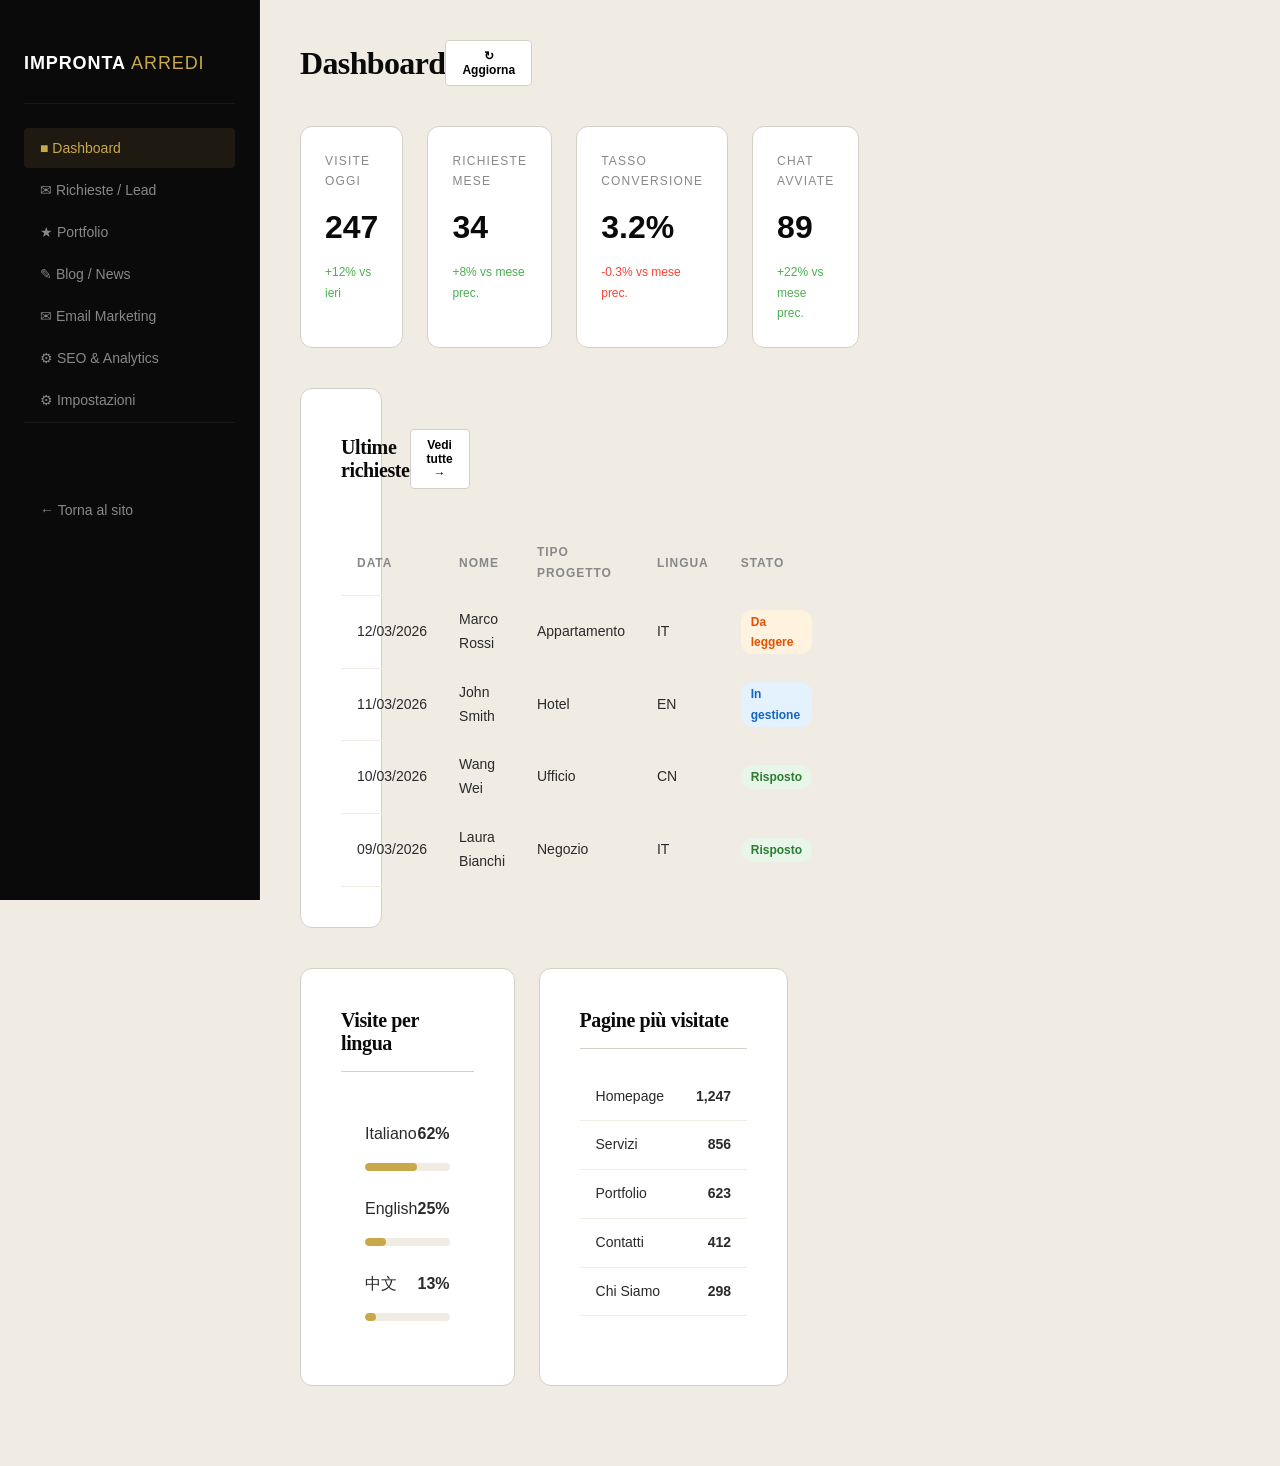
==== admin.html @ fb88e241 "WOW rebuild: portfolio gallery, parallax, animated counters, external chatbot with auto-translation," ====
<!DOCTYPE html>
<html lang="it">
<head>
  <meta charset="UTF-8">
  <meta name="viewport" content="width=device-width, initial-scale=1.0">
  <title>Admin Panel – Impronta Arredi</title>
  <meta name="robots" content="noindex, nofollow">
  <link rel="stylesheet" href="css/style.css">
  <style>
    body { background: var(--grigio-bg); }
  </style>
</head>
<body>

  <div class="admin-layout">
    <!-- Sidebar -->
    <aside class="admin-sidebar">
      <div class="admin-sidebar__logo">IMPRONTA <span>ARREDI</span></div>
      <nav>
        <button class="admin-nav__item admin-nav__item--active" data-panel="dashboard">
          &#9632; Dashboard
        </button>
        <button class="admin-nav__item" data-panel="leads">
          &#9993; Richieste / Lead
        </button>
        <button class="admin-nav__item" data-panel="portfolio">
          &#9733; Portfolio
        </button>
        <button class="admin-nav__item" data-panel="blog">
          &#9998; Blog / News
        </button>
        <button class="admin-nav__item" data-panel="email">
          &#9993; Email Marketing
        </button>
        <button class="admin-nav__item" data-panel="seo">
          &#9881; SEO & Analytics
        </button>
        <button class="admin-nav__item" data-panel="settings">
          &#9881; Impostazioni
        </button>
      </nav>
      <div style="margin-top: auto; padding-top: var(--sp-xl); border-top: 1px solid rgba(255,255,255,0.06);">
        <a href="/" class="admin-nav__item" style="text-decoration: none;">&#8592; Torna al sito</a>
      </div>
    </aside>

    <!-- Main Content -->
    <main class="admin-main">
      <!-- Dashboard Panel -->
      <div id="panel-dashboard" class="admin-panel-view">
        <div class="admin-header">
          <h1>Dashboard</h1>
          <div>
            <button class="admin-btn">&#8635; Aggiorna</button>
          </div>
        </div>

        <div class="admin-cards">
          <div class="admin-card">
            <p class="admin-card__label">Visite oggi</p>
            <p class="admin-card__value">247</p>
            <p class="admin-card__trend">+12% vs ieri</p>
          </div>
          <div class="admin-card">
            <p class="admin-card__label">Richieste mese</p>
            <p class="admin-card__value">34</p>
            <p class="admin-card__trend">+8% vs mese prec.</p>
          </div>
          <div class="admin-card">
            <p class="admin-card__label">Tasso conversione</p>
            <p class="admin-card__value">3.2%</p>
            <p class="admin-card__trend admin-card__trend--down">-0.3% vs mese prec.</p>
          </div>
          <div class="admin-card">
            <p class="admin-card__label">Chat avviate</p>
            <p class="admin-card__value">89</p>
            <p class="admin-card__trend">+22% vs mese prec.</p>
          </div>
        </div>

        <div class="admin-panel">
          <div class="admin-panel__header">
            <h3 class="admin-panel__title">Ultime richieste</h3>
            <button class="admin-btn">Vedi tutte &#8594;</button>
          </div>
          <table class="admin-table">
            <thead>
              <tr>
                <th>Data</th>
                <th>Nome</th>
                <th>Tipo progetto</th>
                <th>Lingua</th>
                <th>Stato</th>
              </tr>
            </thead>
            <tbody>
              <tr>
                <td>12/03/2026</td>
                <td>Marco Rossi</td>
                <td>Appartamento</td>
                <td>IT</td>
                <td><span class="admin-badge admin-badge--warning">Da leggere</span></td>
              </tr>
              <tr>
                <td>11/03/2026</td>
                <td>John Smith</td>
                <td>Hotel</td>
                <td>EN</td>
                <td><span class="admin-badge admin-badge--info">In gestione</span></td>
              </tr>
              <tr>
                <td>10/03/2026</td>
                <td>Wang Wei</td>
                <td>Ufficio</td>
                <td>CN</td>
                <td><span class="admin-badge admin-badge--success">Risposto</span></td>
              </tr>
              <tr>
                <td>09/03/2026</td>
                <td>Laura Bianchi</td>
                <td>Negozio</td>
                <td>IT</td>
                <td><span class="admin-badge admin-badge--success">Risposto</span></td>
              </tr>
            </tbody>
          </table>
        </div>

        <div style="display: grid; grid-template-columns: 1fr 1fr; gap: var(--sp-md);">
          <div class="admin-panel">
            <div class="admin-panel__header">
              <h3 class="admin-panel__title">Visite per lingua</h3>
            </div>
            <div style="padding: var(--sp-md);">
              <div style="display: flex; justify-content: space-between; margin-bottom: var(--sp-sm);">
                <span>Italiano</span>
                <strong>62%</strong>
              </div>
              <div style="height: 8px; background: var(--grigio-bg); border-radius: 4px; overflow: hidden; margin-bottom: var(--sp-md);">
                <div style="width: 62%; height: 100%; background: var(--oro); border-radius: 4px;"></div>
              </div>
              <div style="display: flex; justify-content: space-between; margin-bottom: var(--sp-sm);">
                <span>English</span>
                <strong>25%</strong>
              </div>
              <div style="height: 8px; background: var(--grigio-bg); border-radius: 4px; overflow: hidden; margin-bottom: var(--sp-md);">
                <div style="width: 25%; height: 100%; background: var(--oro); border-radius: 4px;"></div>
              </div>
              <div style="display: flex; justify-content: space-between; margin-bottom: var(--sp-sm);">
                <span>中文</span>
                <strong>13%</strong>
              </div>
              <div style="height: 8px; background: var(--grigio-bg); border-radius: 4px; overflow: hidden;">
                <div style="width: 13%; height: 100%; background: var(--oro); border-radius: 4px;"></div>
              </div>
            </div>
          </div>

          <div class="admin-panel">
            <div class="admin-panel__header">
              <h3 class="admin-panel__title">Pagine più visitate</h3>
            </div>
            <table class="admin-table">
              <tbody>
                <tr><td>Homepage</td><td style="text-align:right"><strong>1,247</strong></td></tr>
                <tr><td>Servizi</td><td style="text-align:right"><strong>856</strong></td></tr>
                <tr><td>Portfolio</td><td style="text-align:right"><strong>623</strong></td></tr>
                <tr><td>Contatti</td><td style="text-align:right"><strong>412</strong></td></tr>
                <tr><td>Chi Siamo</td><td style="text-align:right"><strong>298</strong></td></tr>
              </tbody>
            </table>
          </div>
        </div>
      </div>

      <!-- Leads Panel -->
      <div id="panel-leads" class="admin-panel-view" style="display:none;">
        <div class="admin-header">
          <h1>Richieste / Lead</h1>
          <button class="admin-btn admin-btn--primary">+ Esporta CSV</button>
        </div>
        <div class="admin-panel">
          <div class="admin-panel__header">
            <h3 class="admin-panel__title">Tutte le richieste</h3>
            <div style="display: flex; gap: var(--sp-xs);">
              <button class="admin-btn">Tutti</button>
              <button class="admin-btn">Da leggere</button>
              <button class="admin-btn">In gestione</button>
            </div>
          </div>
          <table class="admin-table">
            <thead>
              <tr>
                <th>Data</th>
                <th>Nome</th>
                <th>Email</th>
                <th>Telefono</th>
                <th>Tipo</th>
                <th>Lingua</th>
                <th>Messaggio</th>
                <th>Stato</th>
                <th>Azioni</th>
              </tr>
            </thead>
            <tbody>
              <tr>
                <td>12/03/2026</td>
                <td>Marco Rossi</td>
                <td>marco@email.it</td>
                <td>+39 333 1234567</td>
                <td>Appartamento</td>
                <td>IT</td>
                <td style="max-width:200px; overflow:hidden; text-overflow:ellipsis; white-space:nowrap;">Vorrei ristrutturare il mio appartamento in zona Brera...</td>
                <td><span class="admin-badge admin-badge--warning">Da leggere</span></td>
                <td><button class="admin-btn">Apri</button></td>
              </tr>
              <tr>
                <td>11/03/2026</td>
                <td>John Smith</td>
                <td>john@hotel.com</td>
                <td>+44 7700 900000</td>
                <td>Hotel</td>
                <td>EN</td>
                <td style="max-width:200px; overflow:hidden; text-overflow:ellipsis; white-space:nowrap;">We are looking for a complete renovation of our boutique hotel...</td>
                <td><span class="admin-badge admin-badge--info">In gestione</span></td>
                <td><button class="admin-btn">Apri</button></td>
              </tr>
            </tbody>
          </table>
          <p style="margin-top: var(--sp-md); color: var(--grigio); font-size: var(--fs-sm); text-align: center;">I messaggi in lingua straniera vengono tradotti automaticamente in italiano nella chat</p>
        </div>
      </div>

      <!-- Portfolio Panel -->
      <div id="panel-portfolio" class="admin-panel-view" style="display:none;">
        <div class="admin-header">
          <h1>Portfolio</h1>
          <button class="admin-btn admin-btn--primary">+ Nuovo progetto</button>
        </div>
        <div class="admin-panel">
          <div class="admin-panel__header">
            <h3 class="admin-panel__title">Progetti pubblicati</h3>
          </div>
          <table class="admin-table">
            <thead>
              <tr>
                <th>Immagine</th>
                <th>Titolo</th>
                <th>Categoria</th>
                <th>Data</th>
                <th>Stato</th>
                <th>Azioni</th>
              </tr>
            </thead>
            <tbody>
              <tr>
                <td><div style="width:60px;height:40px;background:var(--grigio-bg);border-radius:4px;"></div></td>
                <td>Residenza Brera</td>
                <td>Appartamento</td>
                <td>01/2026</td>
                <td><span class="admin-badge admin-badge--success">Pubblicato</span></td>
                <td><button class="admin-btn">Modifica</button></td>
              </tr>
              <tr>
                <td><div style="width:60px;height:40px;background:var(--grigio-bg);border-radius:4px;"></div></td>
                <td>Loft Navigli</td>
                <td>Ristrutturazione</td>
                <td>12/2025</td>
                <td><span class="admin-badge admin-badge--success">Pubblicato</span></td>
                <td><button class="admin-btn">Modifica</button></td>
              </tr>
              <tr>
                <td><div style="width:60px;height:40px;background:var(--grigio-bg);border-radius:4px;"></div></td>
                <td>Headquarter Porta Nuova</td>
                <td>Ufficio</td>
                <td>11/2025</td>
                <td><span class="admin-badge admin-badge--info">Bozza</span></td>
                <td><button class="admin-btn">Modifica</button></td>
              </tr>
            </tbody>
          </table>
        </div>
      </div>

      <!-- Blog Panel -->
      <div id="panel-blog" class="admin-panel-view" style="display:none;">
        <div class="admin-header">
          <h1>Blog / News</h1>
          <button class="admin-btn admin-btn--primary">+ Nuovo articolo</button>
        </div>
        <div class="admin-panel">
          <div class="admin-panel__header">
            <h3 class="admin-panel__title">Articoli</h3>
          </div>
          <table class="admin-table">
            <thead>
              <tr>
                <th>Titolo</th>
                <th>Categoria</th>
                <th>Data</th>
                <th>Visite</th>
                <th>Stato</th>
                <th>Azioni</th>
              </tr>
            </thead>
            <tbody>
              <tr>
                <td>Come scegliere il general contractor giusto</td>
                <td>Guide</td>
                <td>10/03/2026</td>
                <td>342</td>
                <td><span class="admin-badge admin-badge--success">Pubblicato</span></td>
                <td><button class="admin-btn">Modifica</button></td>
              </tr>
              <tr>
                <td>Tendenze interior design 2026</td>
                <td>Tendenze</td>
                <td>05/03/2026</td>
                <td>567</td>
                <td><span class="admin-badge admin-badge--success">Pubblicato</span></td>
                <td><button class="admin-btn">Modifica</button></td>
              </tr>
            </tbody>
          </table>
        </div>
      </div>

      <!-- Email Marketing Panel -->
      <div id="panel-email" class="admin-panel-view" style="display:none;">
        <div class="admin-header">
          <h1>Email Marketing</h1>
          <button class="admin-btn admin-btn--primary">+ Nuova campagna</button>
        </div>
        <div class="admin-cards" style="grid-template-columns: repeat(3, 1fr);">
          <div class="admin-card">
            <p class="admin-card__label">Iscritti newsletter</p>
            <p class="admin-card__value">1,247</p>
          </div>
          <div class="admin-card">
            <p class="admin-card__label">Tasso apertura</p>
            <p class="admin-card__value">38.5%</p>
          </div>
          <div class="admin-card">
            <p class="admin-card__label">Campagne inviate</p>
            <p class="admin-card__value">12</p>
          </div>
        </div>
        <div class="admin-panel">
          <div class="admin-panel__header">
            <h3 class="admin-panel__title">Campagne recenti</h3>
          </div>
          <table class="admin-table">
            <thead>
              <tr>
                <th>Campagna</th>
                <th>Data invio</th>
                <th>Destinatari</th>
                <th>Aperture</th>
                <th>Click</th>
                <th>Stato</th>
              </tr>
            </thead>
            <tbody>
              <tr>
                <td>Newsletter Marzo 2026</td>
                <td>01/03/2026</td>
                <td>1,180</td>
                <td>38.5%</td>
                <td>12.3%</td>
                <td><span class="admin-badge admin-badge--success">Inviata</span></td>
              </tr>
              <tr>
                <td>Promo Primavera</td>
                <td>15/02/2026</td>
                <td>1,120</td>
                <td>41.2%</td>
                <td>15.8%</td>
                <td><span class="admin-badge admin-badge--success">Inviata</span></td>
              </tr>
            </tbody>
          </table>
        </div>
      </div>

      <!-- SEO Panel -->
      <div id="panel-seo" class="admin-panel-view" style="display:none;">
        <div class="admin-header">
          <h1>SEO & Analytics</h1>
          <button class="admin-btn">&#8635; Aggiorna dati</button>
        </div>
        <div class="admin-cards">
          <div class="admin-card">
            <p class="admin-card__label">Visite mese</p>
            <p class="admin-card__value">4,832</p>
            <p class="admin-card__trend">+15% vs mese prec.</p>
          </div>
          <div class="admin-card">
            <p class="admin-card__label">Core Web Vitals</p>
            <p class="admin-card__value" style="color: #4CAF50;">PASS</p>
          </div>
          <div class="admin-card">
            <p class="admin-card__label">Keyword in top 10</p>
            <p class="admin-card__value">23</p>
            <p class="admin-card__trend">+5 vs mese prec.</p>
          </div>
          <div class="admin-card">
            <p class="admin-card__label">Backlinks</p>
            <p class="admin-card__value">147</p>
          </div>
        </div>
        <div class="admin-panel">
          <div class="admin-panel__header">
            <h3 class="admin-panel__title">Audit SEO</h3>
          </div>
          <table class="admin-table">
            <thead>
              <tr>
                <th>Check</th>
                <th>Stato</th>
                <th>Dettagli</th>
              </tr>
            </thead>
            <tbody>
              <tr>
                <td>Schema.org JSON-LD</td>
                <td><span class="admin-badge admin-badge--success">OK</span></td>
                <td>GeneralContractor + FurnitureStore + BreadcrumbList</td>
              </tr>
              <tr>
                <td>Meta description</td>
                <td><span class="admin-badge admin-badge--success">OK</span></td>
                <td>Tutte le pagine hanno meta description unica</td>
              </tr>
              <tr>
                <td>robots.txt + sitemap</td>
                <td><span class="admin-badge admin-badge--success">OK</span></td>
                <td>AI bots allowed, sitemap.xml presente</td>
              </tr>
              <tr>
                <td>llms.txt (GEO)</td>
                <td><span class="admin-badge admin-badge--success">OK</span></td>
                <td>File GEO per AI crawlers configurato</td>
              </tr>
              <tr>
                <td>HTTPS</td>
                <td><span class="admin-badge admin-badge--warning">Da verificare</span></td>
                <td>Verificare certificato SSL dopo deploy</td>
              </tr>
            </tbody>
          </table>
        </div>
      </div>

      <!-- Settings Panel -->
      <div id="panel-settings" class="admin-panel-view" style="display:none;">
        <div class="admin-header">
          <h1>Impostazioni</h1>
        </div>
        <div class="admin-panel">
          <div class="admin-panel__header">
            <h3 class="admin-panel__title">Informazioni aziendali</h3>
          </div>
          <div style="display: grid; grid-template-columns: 1fr 1fr; gap: var(--sp-md); padding: var(--sp-md);">
            <div>
              <label style="display:block; font-size: var(--fs-xs); text-transform: uppercase; letter-spacing: 0.08em; color: var(--grigio); margin-bottom: var(--sp-xs);">Nome azienda</label>
              <input type="text" value="Impronta Arredi" style="width:100%; padding: 0.625rem 0.875rem; border: 1px solid var(--grigio-chiaro); border-radius: var(--radius); font-family: var(--font-body);">
            </div>
            <div>
              <label style="display:block; font-size: var(--fs-xs); text-transform: uppercase; letter-spacing: 0.08em; color: var(--grigio); margin-bottom: var(--sp-xs);">Email</label>
              <input type="email" value="info@improntarredi.it" style="width:100%; padding: 0.625rem 0.875rem; border: 1px solid var(--grigio-chiaro); border-radius: var(--radius); font-family: var(--font-body);">
            </div>
            <div>
              <label style="display:block; font-size: var(--fs-xs); text-transform: uppercase; letter-spacing: 0.08em; color: var(--grigio); margin-bottom: var(--sp-xs);">Telefono</label>
              <input type="tel" value="+39 000 0000000" style="width:100%; padding: 0.625rem 0.875rem; border: 1px solid var(--grigio-chiaro); border-radius: var(--radius); font-family: var(--font-body);">
            </div>
            <div>
              <label style="display:block; font-size: var(--fs-xs); text-transform: uppercase; letter-spacing: 0.08em; color: var(--grigio); margin-bottom: var(--sp-xs);">Indirizzo</label>
              <input type="text" value="Via Example 1, 20100 Milano" style="width:100%; padding: 0.625rem 0.875rem; border: 1px solid var(--grigio-chiaro); border-radius: var(--radius); font-family: var(--font-body);">
            </div>
          </div>
          <div style="padding: 0 var(--sp-md) var(--sp-md);">
            <button class="admin-btn admin-btn--primary">Salva modifiche</button>
          </div>
        </div>

        <div class="admin-panel">
          <div class="admin-panel__header">
            <h3 class="admin-panel__title">Chatbot</h3>
          </div>
          <div style="padding: var(--sp-md);">
            <p style="font-size: var(--fs-sm); color: var(--grigio); margin-bottom: var(--sp-md);">Il chatbot traduce automaticamente i messaggi: i clienti stranieri scrivono nella loro lingua e tu ricevi tutto in italiano. Quando rispondi in italiano, il messaggio viene tradotto nella lingua del cliente.</p>
            <div style="display: flex; gap: var(--sp-md); align-items: center; margin-bottom: var(--sp-md);">
              <label style="font-size: var(--fs-sm); font-weight: 600;">Chatbot attivo</label>
              <div style="width:48px;height:24px;background:var(--oro);border-radius:12px;position:relative;cursor:pointer;">
                <div style="width:20px;height:20px;background:#fff;border-radius:50%;position:absolute;top:2px;right:2px;"></div>
              </div>
            </div>
            <div style="display: flex; gap: var(--sp-md); align-items: center;">
              <label style="font-size: var(--fs-sm); font-weight: 600;">Traduzione automatica</label>
              <div style="width:48px;height:24px;background:var(--oro);border-radius:12px;position:relative;cursor:pointer;">
                <div style="width:20px;height:20px;background:#fff;border-radius:50%;position:absolute;top:2px;right:2px;"></div>
              </div>
            </div>
          </div>
        </div>
      </div>
    </main>
  </div>

  <script>
  (function() {
    'use strict';
    // Admin panel navigation
    var navItems = document.querySelectorAll('.admin-nav__item[data-panel]');
    var panels = document.querySelectorAll('.admin-panel-view');

    navItems.forEach(function(item) {
      item.addEventListener('click', function() {
        var panelId = this.getAttribute('data-panel');

        // Update nav active state
        navItems.forEach(function(n) { n.classList.remove('admin-nav__item--active'); });
        this.classList.add('admin-nav__item--active');

        // Show selected panel
        panels.forEach(function(p) { p.style.display = 'none'; });
        var target = document.getElementById('panel-' + panelId);
        if (target) target.style.display = 'block';
      });
    });
  })();
  </script>
</body>
</html>
---- css/style.css ----
/* ==========================================================================
   Impronta Arredi – Luxury Interior Design & General Contractor
   Foglio di stile principale — Mobile-first, WCAG AA, Performance-first
   WOW Edition – Cinematic effects, parallax, portfolio gallery
   ========================================================================== */

/* ---------- Font self-hosted ---------- */
@font-face {
  font-family: 'Inter';
  font-style: normal;
  font-weight: 400;
  font-display: swap;
  src: url('../fonts/inter-regular.woff2') format('woff2');
}
@font-face {
  font-family: 'Inter';
  font-style: normal;
  font-weight: 500;
  font-display: swap;
  src: url('../fonts/inter-medium.woff2') format('woff2');
}
@font-face {
  font-family: 'Inter';
  font-style: normal;
  font-weight: 600;
  font-display: swap;
  src: url('../fonts/inter-semibold.woff2') format('woff2');
}
@font-face {
  font-family: 'Inter';
  font-style: normal;
  font-weight: 700;
  font-display: swap;
  src: url('../fonts/inter-bold.woff2') format('woff2');
}

/* ---------- Custom properties — Luxury Palette ---------- */
:root {
  /* Colori primari */
  --nero: #0A0A0A;
  --oro: #C9A84C;
  --oro-scuro: #A8893A;
  --oro-chiaro: #E2D5A8;
  --crema: #F5F0E8;
  --bianco: #FAFAF8;
  --bianco-puro: #FFFFFF;
  --grigio-scuro: #2A2A2A;
  --grigio: #888888;
  --grigio-chiaro: #D4D0C8;
  --grigio-bg: #F0ECE4;

  /* Font */
  --font-body: 'Inter', -apple-system, BlinkMacSystemFont, 'Segoe UI', Roboto, sans-serif;
  --font-heading: 'Inter', Georgia, 'Times New Roman', serif;

  /* Dimensioni */
  --fs-xs: 0.75rem;
  --fs-sm: 0.875rem;
  --fs-base: 1rem;
  --fs-lg: 1.125rem;
  --fs-xl: 1.25rem;
  --fs-2xl: 1.5rem;
  --fs-3xl: 2rem;
  --fs-4xl: 2.75rem;
  --fs-5xl: 3.5rem;
  --fs-6xl: 4.5rem;
  --fs-7xl: 6rem;

  /* Spaziatura */
  --sp-xs: 0.5rem;
  --sp-sm: 1rem;
  --sp-md: 1.5rem;
  --sp-lg: 2.5rem;
  --sp-xl: 4rem;
  --sp-2xl: 6rem;
  --sp-3xl: 8rem;

  /* Layout */
  --max-w: 1280px;
  --max-w-wide: 1440px;
  --header-h: 80px;
  --radius: 4px;
  --radius-lg: 12px;
  --transition: 0.4s cubic-bezier(0.25, 0.46, 0.45, 0.94);
  --transition-slow: 0.8s cubic-bezier(0.25, 0.46, 0.45, 0.94);
  --transition-spring: 0.6s cubic-bezier(0.34, 1.56, 0.64, 1);
}

/* ---------- Reset ---------- */
*, *::before, *::after { box-sizing: border-box; margin: 0; padding: 0; }
html { scroll-behavior: smooth; -webkit-text-size-adjust: 100%; }

body {
  font-family: var(--font-body);
  font-size: var(--fs-base);
  line-height: 1.7;
  color: var(--grigio-scuro);
  background-color: var(--bianco);
  -webkit-font-smoothing: antialiased;
  -moz-osx-font-smoothing: grayscale;
  overflow-x: hidden;
}

img { max-width: 100%; height: auto; display: block; }
a { color: var(--oro); text-decoration: none; transition: color var(--transition); }
a:hover { color: var(--oro-scuro); }
ul, ol { list-style: none; }

h1, h2, h3, h4, h5, h6 {
  font-family: var(--font-heading);
  line-height: 1.15;
  color: var(--nero);
  font-weight: 700;
  letter-spacing: -0.02em;
}

h1 { font-size: var(--fs-5xl); }
h2 { font-size: var(--fs-4xl); }
h3 { font-size: var(--fs-3xl); }
h4 { font-size: var(--fs-2xl); }

/* ---------- Utility ---------- */
.container {
  width: 100%;
  max-width: var(--max-w);
  margin: 0 auto;
  padding: 0 var(--sp-md);
}

.container--wide {
  max-width: var(--max-w-wide);
}

.sr-only {
  position: absolute; width: 1px; height: 1px; padding: 0; margin: -1px;
  overflow: hidden; clip: rect(0,0,0,0); white-space: nowrap; border: 0;
}

/* ---------- Scroll reveal ---------- */
.reveal {
  opacity: 0;
  transform: translateY(40px);
  transition: opacity var(--transition-slow), transform var(--transition-slow);
}

.reveal--visible {
  opacity: 1;
  transform: translateY(0);
}

.reveal--delay-1 { transition-delay: 0.1s; }
.reveal--delay-2 { transition-delay: 0.2s; }
.reveal--delay-3 { transition-delay: 0.3s; }
.reveal--delay-4 { transition-delay: 0.4s; }

/* Reveal from left */
.reveal--left {
  opacity: 0;
  transform: translateX(-60px);
  transition: opacity var(--transition-slow), transform var(--transition-slow);
}

.reveal--left.reveal--visible {
  opacity: 1;
  transform: translateX(0);
}

/* Reveal from right */
.reveal--right {
  opacity: 0;
  transform: translateX(60px);
  transition: opacity var(--transition-slow), transform var(--transition-slow);
}

.reveal--right.reveal--visible {
  opacity: 1;
  transform: translateX(0);
}

/* Reveal scale */
.reveal--scale {
  opacity: 0;
  transform: scale(0.85);
  transition: opacity var(--transition-slow), transform var(--transition-slow);
}

.reveal--scale.reveal--visible {
  opacity: 1;
  transform: scale(1);
}

/* ---------- Section ---------- */
.section {
  padding: var(--sp-3xl) 0;
  position: relative;
}

.section--dark {
  background-color: var(--nero);
  color: var(--crema);
}

.section--dark h2,
.section--dark h3,
.section--dark h4 {
  color: var(--bianco-puro);
}

.section--cream {
  background-color: var(--crema);
}

.section--gold {
  background: linear-gradient(135deg, var(--nero) 0%, var(--grigio-scuro) 100%);
  color: var(--crema);
}

.section--gold h2,
.section--gold h3 {
  color: var(--oro);
}

.section__header {
  text-align: center;
  margin-bottom: var(--sp-xl);
  max-width: 700px;
  margin-left: auto;
  margin-right: auto;
}

.section__label {
  display: inline-block;
  font-size: var(--fs-xs);
  font-weight: 600;
  text-transform: uppercase;
  letter-spacing: 0.25em;
  color: var(--oro);
  margin-bottom: var(--sp-sm);
}

.section__header p {
  margin-top: var(--sp-sm);
  color: var(--grigio);
  font-size: var(--fs-lg);
  line-height: 1.8;
}

.section--dark .section__header p,
.section--gold .section__header p {
  color: var(--grigio-chiaro);
}

/* Gold decorative line */
.gold-line {
  width: 60px;
  height: 2px;
  background: linear-gradient(90deg, var(--oro), var(--oro-chiaro));
  margin: var(--sp-md) auto;
}

.gold-line--left {
  margin-left: 0;
}

/* ---------- Buttons ---------- */
.btn {
  display: inline-block;
  padding: 1rem 2.5rem;
  font-family: var(--font-body);
  font-size: var(--fs-sm);
  font-weight: 600;
  text-transform: uppercase;
  letter-spacing: 0.12em;
  text-align: center;
  border: 2px solid transparent;
  border-radius: var(--radius);
  cursor: pointer;
  transition: all var(--transition);
  line-height: 1;
  position: relative;
  overflow: hidden;
}

.btn::before {
  content: '';
  position: absolute;
  top: 0;
  left: -100%;
  width: 100%;
  height: 100%;
  background: linear-gradient(90deg, transparent, rgba(255,255,255,0.2), transparent);
  transition: left 0.6s;
}

.btn:hover::before {
  left: 100%;
}

.btn--gold {
  background-color: var(--oro);
  color: var(--nero);
  border-color: var(--oro);
}

.btn--gold:hover {
  background-color: var(--oro-scuro);
  border-color: var(--oro-scuro);
  color: var(--nero);
  transform: translateY(-2px);
  box-shadow: 0 8px 24px rgba(201, 168, 76, 0.3);
}

.btn--outline-white {
  background-color: transparent;
  color: var(--bianco-puro);
  border-color: rgba(255,255,255,0.4);
}

.btn--outline-white:hover {
  background-color: var(--bianco-puro);
  color: var(--nero);
  border-color: var(--bianco-puro);
  transform: translateY(-2px);
}

.btn--outline-dark {
  background-color: transparent;
  color: var(--nero);
  border-color: var(--nero);
}

.btn--outline-dark:hover {
  background-color: var(--nero);
  color: var(--bianco-puro);
  transform: translateY(-2px);
  box-shadow: 0 8px 24px rgba(10, 10, 10, 0.15);
}

.btn--dark {
  background-color: var(--nero);
  color: var(--bianco-puro);
  border-color: var(--nero);
}

.btn--dark:hover {
  background-color: var(--grigio-scuro);
  border-color: var(--grigio-scuro);
  transform: translateY(-2px);
  box-shadow: 0 8px 24px rgba(10, 10, 10, 0.2);
}

/* ---------- Header ---------- */
.header {
  position: fixed;
  top: 0;
  left: 0;
  width: 100%;
  height: var(--header-h);
  background-color: rgba(10, 10, 10, 0.95);
  backdrop-filter: blur(12px);
  -webkit-backdrop-filter: blur(12px);
  z-index: 1000;
  transition: background-color var(--transition), box-shadow var(--transition);
}

.header--scrolled {
  box-shadow: 0 2px 30px rgba(0, 0, 0, 0.3);
}

.header__inner {
  display: flex;
  align-items: center;
  justify-content: space-between;
  height: 100%;
}

.header__logo {
  font-size: var(--fs-xl);
  font-weight: 700;
  color: var(--bianco-puro);
  letter-spacing: 0.08em;
  text-transform: uppercase;
}

.header__logo span {
  color: var(--oro);
  font-weight: 400;
}

/* Language switcher */
.lang-switch {
  display: flex;
  gap: 4px;
  margin-left: var(--sp-md);
}

.lang-switch__btn {
  background: none;
  border: 1px solid rgba(255,255,255,0.2);
  color: var(--grigio);
  font-family: var(--font-body);
  font-size: var(--fs-xs);
  font-weight: 600;
  padding: 4px 10px;
  cursor: pointer;
  transition: all var(--transition);
  text-transform: uppercase;
  letter-spacing: 0.05em;
  border-radius: 2px;
}

.lang-switch__btn:hover {
  border-color: var(--oro);
  color: var(--oro);
}

.lang-switch__btn--active {
  background-color: var(--oro);
  color: var(--nero);
  border-color: var(--oro);
}

/* Navigation */
.nav { display: flex; align-items: center; }

.nav__list {
  display: flex;
  gap: var(--sp-lg);
  align-items: center;
}

.nav__link {
  font-size: var(--fs-xs);
  font-weight: 500;
  color: rgba(255,255,255,0.7);
  text-transform: uppercase;
  letter-spacing: 0.15em;
  position: relative;
  padding: 0.25rem 0;
  transition: color var(--transition);
}

.nav__link::after {
  content: '';
  position: absolute;
  bottom: -2px;
  left: 0;
  width: 0;
  height: 1px;
  background-color: var(--oro);
  transition: width var(--transition);
}

.nav__link:hover,
.nav__link--active {
  color: var(--bianco-puro);
}

.nav__link:hover::after,
.nav__link--active::after {
  width: 100%;
}

/* Hamburger */
.nav__toggle {
  display: none;
  flex-direction: column;
  gap: 6px;
  background: none;
  border: none;
  cursor: pointer;
  padding: 0.5rem;
  z-index: 1001;
}

.nav__toggle span {
  display: block;
  width: 28px;
  height: 1.5px;
  background-color: var(--bianco-puro);
  transition: all var(--transition);
  transform-origin: center;
}

.nav__toggle--open span:nth-child(1) {
  transform: rotate(45deg) translate(5px, 5px);
}

.nav__toggle--open span:nth-child(2) {
  opacity: 0;
}

.nav__toggle--open span:nth-child(3) {
  transform: rotate(-45deg) translate(5px, -5px);
}

/* ---------- Hero (Cinematic) ---------- */
.hero {
  margin-top: var(--header-h);
  min-height: calc(100vh - var(--header-h));
  display: flex;
  align-items: center;
  position: relative;
  background-color: var(--nero);
  overflow: hidden;
}

.hero__bg {
  position: absolute;
  inset: 0;
  background-size: cover;
  background-position: center;
  background-repeat: no-repeat;
  opacity: 0.4;
  transition: transform 20s linear;
  will-change: transform;
}

.hero:hover .hero__bg {
  transform: scale(1.05);
}

.hero__overlay {
  position: absolute;
  inset: 0;
  background: linear-gradient(135deg, rgba(10,10,10,0.85) 0%, rgba(10,10,10,0.4) 50%, rgba(10,10,10,0.7) 100%);
}

/* Animated gold particles in hero */
.hero__particles {
  position: absolute;
  inset: 0;
  overflow: hidden;
  z-index: 1;
}

.hero__particle {
  position: absolute;
  width: 4px;
  height: 4px;
  background: var(--oro);
  border-radius: 50%;
  opacity: 0;
  animation: particleFloat 8s infinite;
}

.hero__particle:nth-child(1) { left: 10%; animation-delay: 0s; }
.hero__particle:nth-child(2) { left: 25%; animation-delay: 1.5s; }
.hero__particle:nth-child(3) { left: 45%; animation-delay: 3s; }
.hero__particle:nth-child(4) { left: 65%; animation-delay: 4.5s; }
.hero__particle:nth-child(5) { left: 80%; animation-delay: 6s; }
.hero__particle:nth-child(6) { left: 92%; animation-delay: 2s; }

@keyframes particleFloat {
  0% { bottom: -10%; opacity: 0; transform: translateX(0); }
  20% { opacity: 0.6; }
  80% { opacity: 0.3; }
  100% { bottom: 110%; opacity: 0; transform: translateX(30px); }
}

.hero__content {
  position: relative;
  z-index: 2;
  max-width: 750px;
  padding: var(--sp-2xl) 0;
}

.hero__label {
  display: inline-block;
  font-size: var(--fs-xs);
  font-weight: 600;
  text-transform: uppercase;
  letter-spacing: 0.3em;
  color: var(--oro);
  margin-bottom: var(--sp-md);
  position: relative;
  padding-left: 50px;
  animation: heroLabelIn 1s ease 0.3s both;
}

.hero__label::before {
  content: '';
  position: absolute;
  left: 0;
  top: 50%;
  width: 36px;
  height: 1px;
  background-color: var(--oro);
}

@keyframes heroLabelIn {
  from { opacity: 0; transform: translateX(-20px); }
  to { opacity: 1; transform: translateX(0); }
}

.hero__title {
  font-size: var(--fs-6xl);
  color: var(--bianco-puro);
  margin-bottom: var(--sp-md);
  line-height: 1.05;
  letter-spacing: -0.03em;
  animation: heroTitleIn 1s ease 0.5s both;
}

.hero__title em {
  font-style: normal;
  color: var(--oro);
  position: relative;
}

@keyframes heroTitleIn {
  from { opacity: 0; transform: translateY(30px); }
  to { opacity: 1; transform: translateY(0); }
}

.hero__text {
  font-size: var(--fs-lg);
  color: rgba(255,255,255,0.65);
  margin-bottom: var(--sp-lg);
  max-width: 560px;
  line-height: 1.8;
  animation: heroTextIn 1s ease 0.7s both;
}

@keyframes heroTextIn {
  from { opacity: 0; transform: translateY(20px); }
  to { opacity: 1; transform: translateY(0); }
}

.hero__actions {
  display: flex;
  gap: var(--sp-sm);
  flex-wrap: wrap;
  animation: heroActionsIn 1s ease 0.9s both;
}

@keyframes heroActionsIn {
  from { opacity: 0; transform: translateY(20px); }
  to { opacity: 1; transform: translateY(0); }
}

/* Hero scroll indicator */
.hero__scroll {
  position: absolute;
  bottom: 2rem;
  left: 50%;
  transform: translateX(-50%);
  z-index: 2;
  display: flex;
  flex-direction: column;
  align-items: center;
  gap: 8px;
  color: rgba(255,255,255,0.4);
  font-size: var(--fs-xs);
  text-transform: uppercase;
  letter-spacing: 0.15em;
}

.hero__scroll-line {
  width: 1px;
  height: 40px;
  background: linear-gradient(to bottom, var(--oro), transparent);
  animation: scrollPulse 2s ease-in-out infinite;
}

@keyframes scrollPulse {
  0%, 100% { opacity: 0.4; transform: scaleY(0.6); }
  50% { opacity: 1; transform: scaleY(1); }
}

/* ---------- Portfolio Gallery (WOW) ---------- */
.portfolio {
  padding: var(--sp-3xl) 0;
  background-color: var(--nero);
  position: relative;
  overflow: hidden;
}

.portfolio::before {
  content: '';
  position: absolute;
  top: 0;
  left: 0;
  width: 100%;
  height: 1px;
  background: linear-gradient(90deg, transparent, var(--oro), transparent);
}

.portfolio__grid {
  display: grid;
  grid-template-columns: repeat(3, 1fr);
  gap: 6px;
}

.portfolio__item {
  position: relative;
  overflow: hidden;
  aspect-ratio: 4/3;
  cursor: pointer;
}

.portfolio__item--tall {
  grid-row: span 2;
  aspect-ratio: auto;
}

.portfolio__item--wide {
  grid-column: span 2;
}

.portfolio__item img {
  width: 100%;
  height: 100%;
  object-fit: cover;
  transition: transform 0.8s cubic-bezier(0.25, 0.46, 0.45, 0.94);
}

.portfolio__item:hover img {
  transform: scale(1.08);
}

.portfolio__overlay {
  position: absolute;
  inset: 0;
  background: linear-gradient(180deg, transparent 40%, rgba(10,10,10,0.85) 100%);
  opacity: 0;
  transition: opacity var(--transition);
  display: flex;
  flex-direction: column;
  justify-content: flex-end;
  padding: var(--sp-md);
}

.portfolio__item:hover .portfolio__overlay {
  opacity: 1;
}

.portfolio__overlay h3 {
  color: var(--bianco-puro);
  font-size: var(--fs-xl);
  margin-bottom: 4px;
  transform: translateY(10px);
  transition: transform var(--transition);
}

.portfolio__item:hover .portfolio__overlay h3 {
  transform: translateY(0);
}

.portfolio__overlay p {
  color: var(--oro);
  font-size: var(--fs-xs);
  text-transform: uppercase;
  letter-spacing: 0.15em;
  transform: translateY(10px);
  transition: transform var(--transition) 0.05s;
}

.portfolio__item:hover .portfolio__overlay p {
  transform: translateY(0);
}

/* ---------- Stats bar (with animated counters) ---------- */
.stats-bar {
  background-color: var(--nero);
  border-top: 1px solid rgba(201, 168, 76, 0.2);
  border-bottom: 1px solid rgba(201, 168, 76, 0.1);
  padding: var(--sp-xl) 0;
}

.stats-bar__grid {
  display: grid;
  grid-template-columns: repeat(4, 1fr);
  gap: var(--sp-lg);
  text-align: center;
}

.stat__number {
  font-size: var(--fs-4xl);
  font-weight: 700;
  color: var(--oro);
  line-height: 1;
  margin-bottom: var(--sp-xs);
}

.stat__label {
  font-size: var(--fs-xs);
  text-transform: uppercase;
  letter-spacing: 0.15em;
  color: var(--grigio);
}

/* ---------- Feature cards ---------- */
.features-grid {
  display: grid;
  grid-template-columns: repeat(3, 1fr);
  gap: var(--sp-lg);
}

.feature-card {
  padding: var(--sp-xl);
  background-color: var(--bianco-puro);
  border: 1px solid var(--grigio-chiaro);
  border-radius: var(--radius);
  transition: all var(--transition);
  position: relative;
  overflow: hidden;
}

.feature-card::before {
  content: '';
  position: absolute;
  top: 0;
  left: 0;
  width: 100%;
  height: 3px;
  background: linear-gradient(90deg, var(--oro), var(--oro-chiaro));
  transform: scaleX(0);
  transform-origin: left;
  transition: transform var(--transition);
}

.feature-card:hover {
  transform: translateY(-6px);
  box-shadow: 0 20px 48px rgba(0, 0, 0, 0.08);
  border-color: transparent;
}

.feature-card:hover::before {
  transform: scaleX(1);
}

.feature-card__icon {
  font-size: var(--fs-3xl);
  margin-bottom: var(--sp-md);
  line-height: 1;
  color: var(--oro);
}

.feature-card__title {
  font-size: var(--fs-xl);
  margin-bottom: var(--sp-xs);
  font-weight: 600;
}

.feature-card__text {
  color: var(--grigio);
  font-size: var(--fs-sm);
  line-height: 1.7;
}

/* ---------- Parallax Image Section ---------- */
.parallax-section {
  position: relative;
  height: 500px;
  overflow: hidden;
  display: flex;
  align-items: center;
  justify-content: center;
}

.parallax-section__bg {
  position: absolute;
  inset: -20%;
  background-size: cover;
  background-position: center;
  background-attachment: fixed;
}

.parallax-section__overlay {
  position: absolute;
  inset: 0;
  background: rgba(10, 10, 10, 0.6);
}

.parallax-section__content {
  position: relative;
  z-index: 2;
  text-align: center;
  max-width: 700px;
  padding: 0 var(--sp-md);
}

.parallax-section__content h2 {
  color: var(--bianco-puro);
  font-size: var(--fs-4xl);
  margin-bottom: var(--sp-sm);
}

.parallax-section__content p {
  color: rgba(255,255,255,0.7);
  font-size: var(--fs-lg);
  line-height: 1.8;
}

/* ---------- About split ---------- */
.about-split {
  display: grid;
  grid-template-columns: 1fr 1fr;
  gap: var(--sp-xl);
  align-items: center;
}

.about-split__image {
  position: relative;
  border-radius: var(--radius);
  overflow: hidden;
  aspect-ratio: 4/3;
  background-color: var(--grigio-bg);
}

.about-split__image img {
  width: 100%;
  height: 100%;
  object-fit: cover;
  transition: transform 0.8s ease;
}

.about-split__image:hover img {
  transform: scale(1.05);
}

.about-split__image::after {
  content: '';
  position: absolute;
  bottom: -10px;
  right: -10px;
  width: 120px;
  height: 120px;
  border: 2px solid var(--oro);
  border-radius: var(--radius);
  z-index: -1;
}

.about-split__content h2 {
  margin-bottom: var(--sp-md);
}

.about-split__content p {
  color: var(--grigio);
  margin-bottom: var(--sp-md);
  line-height: 1.8;
}

/* ---------- Services (dark section) ---------- */
.services-grid {
  display: grid;
  grid-template-columns: repeat(2, 1fr);
  gap: 2px;
}

.service-item {
  padding: var(--sp-xl);
  background-color: rgba(255,255,255,0.03);
  border: 1px solid rgba(255,255,255,0.06);
  transition: all var(--transition);
  position: relative;
  overflow: hidden;
}

.service-item::before {
  content: '';
  position: absolute;
  top: 0;
  left: 0;
  width: 0;
  height: 2px;
  background: var(--oro);
  transition: width 0.6s ease;
}

.service-item:hover::before {
  width: 100%;
}

.service-item:hover {
  background-color: rgba(201, 168, 76, 0.06);
  border-color: rgba(201, 168, 76, 0.15);
}

.service-item__number {
  font-size: var(--fs-4xl);
  font-weight: 700;
  color: rgba(201, 168, 76, 0.15);
  line-height: 1;
  margin-bottom: var(--sp-sm);
}

.service-item__title {
  font-size: var(--fs-xl);
  color: var(--bianco-puro);
  margin-bottom: var(--sp-xs);
  font-weight: 600;
}

.service-item__text {
  color: var(--grigio);
  font-size: var(--fs-sm);
  line-height: 1.7;
}

/* Service card with image */
.service-card-img {
  position: relative;
  overflow: hidden;
  border-radius: var(--radius-lg);
  aspect-ratio: 16/10;
  background: var(--grigio-bg);
}

.service-card-img img {
  width: 100%;
  height: 100%;
  object-fit: cover;
  transition: transform 0.8s ease;
}

.service-card-img:hover img {
  transform: scale(1.06);
}

.service-card-img__overlay {
  position: absolute;
  inset: 0;
  background: linear-gradient(180deg, transparent 30%, rgba(10,10,10,0.9) 100%);
  display: flex;
  flex-direction: column;
  justify-content: flex-end;
  padding: var(--sp-lg);
}

.service-card-img__overlay h3 {
  color: var(--bianco-puro);
  font-size: var(--fs-2xl);
  margin-bottom: var(--sp-xs);
}

.service-card-img__overlay p {
  color: rgba(255,255,255,0.7);
  font-size: var(--fs-sm);
  line-height: 1.6;
}

/* ---------- USP / Why us ---------- */
.usp-grid {
  display: grid;
  grid-template-columns: repeat(2, 1fr);
  gap: var(--sp-lg);
}

.usp-card {
  padding: var(--sp-xl);
  background: linear-gradient(135deg, var(--crema) 0%, var(--bianco-puro) 100%);
  border-radius: var(--radius);
  border-left: 3px solid var(--oro);
  transition: all var(--transition);
}

.usp-card:hover {
  transform: translateY(-4px);
  box-shadow: 0 16px 40px rgba(0, 0, 0, 0.06);
}

.usp-card__title {
  font-size: var(--fs-xl);
  margin-bottom: var(--sp-xs);
  font-weight: 600;
}

.usp-card__text {
  color: var(--grigio);
  font-size: var(--fs-sm);
  line-height: 1.7;
}

/* ---------- Testimonial / Quote ---------- */
.testimonial-section {
  padding: var(--sp-3xl) 0;
  background: linear-gradient(135deg, var(--nero) 0%, #141414 100%);
  position: relative;
  overflow: hidden;
}

.testimonial-section::before {
  content: '\201C';
  position: absolute;
  top: 2rem;
  left: 5%;
  font-size: 20rem;
  color: rgba(201, 168, 76, 0.05);
  font-family: Georgia, serif;
  line-height: 1;
}

.testimonial__text {
  font-size: var(--fs-3xl);
  color: var(--bianco-puro);
  font-weight: 300;
  line-height: 1.5;
  max-width: 800px;
  margin: 0 auto var(--sp-lg);
  text-align: center;
  font-style: italic;
}

.testimonial__author {
  text-align: center;
  color: var(--oro);
  font-size: var(--fs-sm);
  font-weight: 600;
  text-transform: uppercase;
  letter-spacing: 0.15em;
}

/* ---------- CTA Section ---------- */
.cta-section {
  text-align: center;
  padding: var(--sp-3xl) 0;
  position: relative;
}

.cta-section h2 {
  margin-bottom: var(--sp-sm);
}

.cta-section p {
  margin-bottom: var(--sp-lg);
  font-size: var(--fs-lg);
}

.cta-section--gold p {
  color: var(--grigio-chiaro);
}

/* ---------- Image with text overlay (for internal pages) ---------- */
.img-text-split {
  display: grid;
  grid-template-columns: 1fr 1fr;
  min-height: 500px;
}

.img-text-split__image {
  position: relative;
  overflow: hidden;
}

.img-text-split__image img {
  width: 100%;
  height: 100%;
  object-fit: cover;
}

.img-text-split__content {
  display: flex;
  flex-direction: column;
  justify-content: center;
  padding: var(--sp-xl);
  background-color: var(--nero);
  color: var(--crema);
}

.img-text-split__content h2 {
  color: var(--bianco-puro);
  margin-bottom: var(--sp-md);
}

.img-text-split__content p {
  color: rgba(255,255,255,0.7);
  line-height: 1.8;
  margin-bottom: var(--sp-md);
}

/* ---------- Values Grid (chi-siamo) ---------- */
.values-grid {
  display: grid;
  grid-template-columns: repeat(3, 1fr);
  gap: var(--sp-lg);
}

.value-card {
  text-align: center;
  padding: var(--sp-xl);
  position: relative;
}

.value-card__number {
  font-size: var(--fs-7xl);
  font-weight: 700;
  color: rgba(201, 168, 76, 0.1);
  line-height: 1;
  margin-bottom: calc(-1 * var(--sp-lg));
  position: relative;
  z-index: 0;
}

.value-card__title {
  font-size: var(--fs-xl);
  margin-bottom: var(--sp-sm);
  position: relative;
  z-index: 1;
}

.value-card__text {
  color: var(--grigio);
  font-size: var(--fs-sm);
  line-height: 1.7;
  position: relative;
  z-index: 1;
}

/* ---------- Process Timeline ---------- */
.process-timeline {
  position: relative;
  max-width: 800px;
  margin: 0 auto;
}

.process-timeline::before {
  content: '';
  position: absolute;
  left: 30px;
  top: 0;
  bottom: 0;
  width: 2px;
  background: linear-gradient(to bottom, var(--oro), var(--oro-chiaro), transparent);
}

.process-step {
  display: flex;
  gap: var(--sp-lg);
  margin-bottom: var(--sp-xl);
  position: relative;
}

.process-step__number {
  width: 60px;
  height: 60px;
  border-radius: 50%;
  background: linear-gradient(135deg, var(--oro), var(--oro-scuro));
  color: var(--nero);
  display: flex;
  align-items: center;
  justify-content: center;
  font-size: var(--fs-xl);
  font-weight: 700;
  flex-shrink: 0;
  position: relative;
  z-index: 1;
}

.process-step__content {
  padding-top: 0.75rem;
}

.process-step__content h3 {
  font-size: var(--fs-xl);
  margin-bottom: var(--sp-xs);
}

.process-step__content p {
  color: var(--grigio);
  font-size: var(--fs-sm);
  line-height: 1.7;
}

/* ---------- Footer ---------- */
.footer {
  background-color: var(--nero);
  color: var(--grigio);
  padding: var(--sp-2xl) 0 var(--sp-md);
  border-top: 1px solid rgba(201, 168, 76, 0.1);
}

.footer__grid {
  display: grid;
  grid-template-columns: 2fr 1fr 1fr 1fr;
  gap: var(--sp-xl);
  margin-bottom: var(--sp-xl);
}

.footer__brand {
  font-size: var(--fs-xl);
  font-weight: 700;
  color: var(--bianco-puro);
  letter-spacing: 0.05em;
  text-transform: uppercase;
  margin-bottom: var(--sp-sm);
}

.footer__brand span {
  color: var(--oro);
  font-weight: 400;
}

.footer__desc {
  font-size: var(--fs-sm);
  line-height: 1.7;
  color: var(--grigio);
  max-width: 320px;
}

.footer__title {
  font-size: var(--fs-xs);
  font-weight: 600;
  text-transform: uppercase;
  letter-spacing: 0.15em;
  color: var(--bianco-puro);
  margin-bottom: var(--sp-md);
}

.footer__links li { margin-bottom: var(--sp-xs); }

.footer__links a {
  color: var(--grigio);
  font-size: var(--fs-sm);
  transition: color var(--transition);
}

.footer__links a:hover { color: var(--oro); }

.footer__bottom {
  border-top: 1px solid rgba(255,255,255,0.08);
  padding-top: var(--sp-md);
  display: flex;
  justify-content: space-between;
  align-items: center;
  font-size: var(--fs-xs);
  color: #555;
}

.footer__bottom a { color: var(--grigio); }
.footer__bottom a:hover { color: var(--oro); }

.footer__legal { display: flex; gap: var(--sp-md); }

/* ---------- Page header (internal pages) with background ---------- */
.page-hero {
  margin-top: var(--header-h);
  padding: var(--sp-3xl) 0 var(--sp-2xl);
  background-color: var(--nero);
  text-align: center;
  position: relative;
  overflow: hidden;
}

.page-hero--with-bg {
  min-height: 400px;
  display: flex;
  align-items: center;
  justify-content: center;
}

.page-hero__bg {
  position: absolute;
  inset: 0;
  background-size: cover;
  background-position: center;
  opacity: 0.25;
}

.page-hero__bg::after {
  content: '';
  position: absolute;
  inset: 0;
  background: linear-gradient(180deg, rgba(10,10,10,0.3) 0%, rgba(10,10,10,0.8) 100%);
}

.page-hero::before {
  content: '';
  position: absolute;
  top: -50%;
  right: -20%;
  width: 500px;
  height: 500px;
  border-radius: 50%;
  border: 1px solid rgba(201, 168, 76, 0.08);
}

.page-hero .container {
  position: relative;
  z-index: 2;
}

.page-hero h1 {
  font-size: var(--fs-4xl);
  color: var(--bianco-puro);
  margin-bottom: var(--sp-sm);
}

.page-hero p {
  color: var(--grigio);
  font-size: var(--fs-lg);
  max-width: 600px;
  margin: 0 auto;
}

/* ---------- Content / Prose ---------- */
.content {
  padding: var(--sp-2xl) var(--sp-md);
  max-width: 800px;
  margin: 0 auto;
}

.content h2 {
  font-size: var(--fs-3xl);
  margin-top: var(--sp-xl);
  margin-bottom: var(--sp-sm);
}

.content h3 {
  font-size: var(--fs-2xl);
  margin-top: var(--sp-lg);
  margin-bottom: var(--sp-xs);
}

.content p { margin-bottom: var(--sp-sm); color: var(--grigio); line-height: 1.8; }

.content ul, .content ol {
  margin-bottom: var(--sp-sm);
  padding-left: var(--sp-md);
}

.content ul { list-style: disc; }
.content ol { list-style: decimal; }
.content li { margin-bottom: var(--sp-xs); color: var(--grigio); }

/* ---------- Contact ---------- */
.contact-grid {
  display: grid;
  grid-template-columns: 1fr 1fr;
  gap: var(--sp-xl);
}

.contact-info__item { margin-bottom: var(--sp-lg); }

.contact-info__label {
  font-size: var(--fs-xs);
  font-weight: 600;
  text-transform: uppercase;
  letter-spacing: 0.15em;
  color: var(--oro);
  margin-bottom: var(--sp-xs);
}

.contact-info__value {
  color: var(--grigio-scuro);
  font-size: var(--fs-lg);
}

.contact-info__value a { color: var(--grigio-scuro); }
.contact-info__value a:hover { color: var(--oro); }

.contact-form label {
  display: block;
  font-size: var(--fs-xs);
  font-weight: 600;
  text-transform: uppercase;
  letter-spacing: 0.08em;
  margin-bottom: var(--sp-xs);
  color: var(--grigio-scuro);
}

.contact-form input,
.contact-form textarea,
.contact-form select {
  width: 100%;
  padding: 0.875rem 1rem;
  font-family: var(--font-body);
  font-size: var(--fs-base);
  border: 1px solid var(--grigio-chiaro);
  border-radius: var(--radius);
  background-color: var(--bianco-puro);
  margin-bottom: var(--sp-md);
  transition: border-color var(--transition), box-shadow var(--transition);
}

.contact-form input:focus,
.contact-form textarea:focus,
.contact-form select:focus {
  outline: none;
  border-color: var(--oro);
  box-shadow: 0 0 0 3px rgba(201, 168, 76, 0.1);
}

.contact-form textarea { resize: vertical; min-height: 150px; }
.contact-form .btn { width: 100%; }

/* Map */
.map-section {
  width: 100%;
  height: 400px;
  background-color: var(--grigio-bg);
  display: flex;
  align-items: center;
  justify-content: center;
  color: var(--grigio);
  font-size: var(--fs-sm);
}

/* ---------- Cookie banner ---------- */
.cookie-banner {
  position: fixed;
  bottom: 0;
  left: 0;
  width: 100%;
  background-color: var(--nero);
  color: var(--crema);
  padding: var(--sp-md) var(--sp-lg);
  z-index: 9999;
  transform: translateY(100%);
  transition: transform var(--transition);
  border-top: 1px solid rgba(201, 168, 76, 0.15);
}

.cookie-banner--visible {
  transform: translateY(0);
}

.cookie-banner__inner {
  max-width: var(--max-w);
  margin: 0 auto;
  display: flex;
  align-items: center;
  justify-content: space-between;
  gap: var(--sp-md);
}

.cookie-banner__text {
  font-size: var(--fs-sm);
  flex: 1;
  line-height: 1.6;
}

.cookie-banner__text a {
  color: var(--oro);
  text-decoration: underline;
}

.cookie-banner__actions {
  display: flex;
  gap: var(--sp-xs);
  flex-shrink: 0;
}

.cookie-banner__btn {
  padding: 0.625rem 1.5rem;
  font-family: var(--font-body);
  font-size: var(--fs-xs);
  font-weight: 600;
  text-transform: uppercase;
  letter-spacing: 0.1em;
  border: none;
  border-radius: var(--radius);
  cursor: pointer;
  transition: all var(--transition);
}

.cookie-banner__btn--accept {
  background-color: var(--oro);
  color: var(--nero);
}

.cookie-banner__btn--accept:hover {
  background-color: var(--oro-scuro);
}

.cookie-banner__btn--reject {
  background-color: transparent;
  color: var(--grigio);
  border: 1px solid rgba(255,255,255,0.15);
}

.cookie-banner__btn--reject:hover {
  border-color: var(--grigio);
  color: var(--bianco-puro);
}

/* ---------- Admin Panel ---------- */
.admin-layout {
  display: grid;
  grid-template-columns: 260px 1fr;
  min-height: 100vh;
}

.admin-sidebar {
  background: var(--nero);
  padding: var(--sp-md);
  border-right: 1px solid rgba(255,255,255,0.06);
  position: fixed;
  width: 260px;
  height: 100vh;
  overflow-y: auto;
}

.admin-sidebar__logo {
  font-size: var(--fs-lg);
  font-weight: 700;
  color: var(--bianco-puro);
  letter-spacing: 0.05em;
  text-transform: uppercase;
  padding: var(--sp-md) 0;
  border-bottom: 1px solid rgba(255,255,255,0.06);
  margin-bottom: var(--sp-md);
}

.admin-sidebar__logo span { color: var(--oro); font-weight: 400; }

.admin-nav__item {
  display: flex;
  align-items: center;
  gap: var(--sp-sm);
  padding: 0.75rem var(--sp-sm);
  color: var(--grigio);
  font-size: var(--fs-sm);
  font-weight: 500;
  border-radius: var(--radius);
  transition: all var(--transition);
  margin-bottom: 2px;
  cursor: pointer;
  border: none;
  background: none;
  width: 100%;
  text-align: left;
  font-family: var(--font-body);
}

.admin-nav__item:hover,
.admin-nav__item--active {
  background: rgba(201, 168, 76, 0.1);
  color: var(--oro);
}

.admin-main {
  margin-left: 260px;
  padding: var(--sp-lg);
  background: var(--grigio-bg);
  min-height: 100vh;
}

.admin-header {
  display: flex;
  justify-content: space-between;
  align-items: center;
  margin-bottom: var(--sp-lg);
}

.admin-header h1 {
  font-size: var(--fs-3xl);
  color: var(--nero);
}

.admin-cards {
  display: grid;
  grid-template-columns: repeat(4, 1fr);
  gap: var(--sp-md);
  margin-bottom: var(--sp-lg);
}

.admin-card {
  background: var(--bianco-puro);
  padding: var(--sp-md);
  border-radius: var(--radius-lg);
  border: 1px solid var(--grigio-chiaro);
  transition: all var(--transition);
}

.admin-card:hover {
  box-shadow: 0 8px 24px rgba(0,0,0,0.06);
}

.admin-card__label {
  font-size: var(--fs-xs);
  text-transform: uppercase;
  letter-spacing: 0.1em;
  color: var(--grigio);
  margin-bottom: var(--sp-xs);
}

.admin-card__value {
  font-size: var(--fs-3xl);
  font-weight: 700;
  color: var(--nero);
}

.admin-card__trend {
  font-size: var(--fs-xs);
  color: #4CAF50;
  margin-top: var(--sp-xs);
}

.admin-card__trend--down { color: #f44336; }

.admin-panel {
  background: var(--bianco-puro);
  border-radius: var(--radius-lg);
  border: 1px solid var(--grigio-chiaro);
  padding: var(--sp-lg);
  margin-bottom: var(--sp-lg);
}

.admin-panel__header {
  display: flex;
  justify-content: space-between;
  align-items: center;
  margin-bottom: var(--sp-md);
  padding-bottom: var(--sp-sm);
  border-bottom: 1px solid var(--grigio-chiaro);
}

.admin-panel__title {
  font-size: var(--fs-xl);
  font-weight: 600;
}

.admin-table {
  width: 100%;
  border-collapse: collapse;
}

.admin-table th,
.admin-table td {
  text-align: left;
  padding: 0.75rem var(--sp-sm);
  border-bottom: 1px solid var(--grigio-bg);
  font-size: var(--fs-sm);
}

.admin-table th {
  font-weight: 600;
  text-transform: uppercase;
  font-size: var(--fs-xs);
  letter-spacing: 0.08em;
  color: var(--grigio);
}

.admin-badge {
  display: inline-block;
  padding: 2px 10px;
  font-size: var(--fs-xs);
  font-weight: 600;
  border-radius: 12px;
}

.admin-badge--success { background: #e8f5e9; color: #2e7d32; }
.admin-badge--warning { background: #fff3e0; color: #e65100; }
.admin-badge--info { background: #e3f2fd; color: #1565c0; }

.admin-btn {
  display: inline-flex;
  align-items: center;
  gap: 6px;
  padding: 0.5rem 1rem;
  font-family: var(--font-body);
  font-size: var(--fs-xs);
  font-weight: 600;
  border: 1px solid var(--grigio-chiaro);
  border-radius: var(--radius);
  background: var(--bianco-puro);
  cursor: pointer;
  transition: all var(--transition);
}

.admin-btn:hover {
  border-color: var(--oro);
  color: var(--oro);
}

.admin-btn--primary {
  background: var(--oro);
  color: var(--nero);
  border-color: var(--oro);
}

.admin-btn--primary:hover {
  background: var(--oro-scuro);
}

/* ---------- Responsive ---------- */
@media (max-width: 1024px) {
  .features-grid { grid-template-columns: repeat(2, 1fr); }
  .values-grid { grid-template-columns: repeat(2, 1fr); }
  .footer__grid { grid-template-columns: 1fr 1fr; }
  .stats-bar__grid { grid-template-columns: repeat(2, 1fr); gap: var(--sp-md); }
  .portfolio__grid { grid-template-columns: repeat(2, 1fr); }
  .admin-cards { grid-template-columns: repeat(2, 1fr); }
}

@media (max-width: 768px) {
  :root {
    --fs-6xl: 2.75rem;
    --fs-5xl: 2.25rem;
    --fs-4xl: 1.875rem;
    --fs-3xl: 1.5rem;
    --fs-7xl: 3.5rem;
  }

  /* Mobile nav */
  .nav__toggle { display: flex; }

  .nav__list {
    position: fixed;
    top: 0;
    right: 0;
    width: 100%;
    height: 100vh;
    flex-direction: column;
    justify-content: center;
    align-items: center;
    background-color: rgba(10, 10, 10, 0.98);
    gap: var(--sp-lg);
    transform: translateX(100%);
    transition: transform var(--transition);
  }

  .nav__list--open { transform: translateX(0); }

  .nav__link {
    font-size: var(--fs-lg);
    letter-spacing: 0.2em;
  }

  .lang-switch {
    margin-left: 0;
    position: absolute;
    bottom: 3rem;
    left: 50%;
    transform: translateX(-50%);
  }

  .nav__list--open + .lang-switch,
  .nav__list--open ~ .lang-switch {
    z-index: 1002;
  }

  .hero { min-height: auto; padding: var(--sp-2xl) 0; }
  .hero__title { font-size: var(--fs-4xl); }
  .hero__scroll { display: none; }

  .features-grid { grid-template-columns: 1fr; }
  .values-grid { grid-template-columns: 1fr; }
  .about-split { grid-template-columns: 1fr; }
  .about-split__image { order: -1; }
  .services-grid { grid-template-columns: 1fr; }
  .usp-grid { grid-template-columns: 1fr; }
  .contact-grid { grid-template-columns: 1fr; }
  .img-text-split { grid-template-columns: 1fr; }
  .img-text-split__image { min-height: 300px; }

  .portfolio__grid { grid-template-columns: 1fr 1fr; }
  .portfolio__item--wide { grid-column: span 1; }
  .portfolio__item--tall { grid-row: span 1; aspect-ratio: 4/3; }

  .stats-bar__grid { grid-template-columns: 1fr 1fr; }

  .parallax-section { height: 350px; }
  .parallax-section__bg { background-attachment: scroll; }

  .footer__grid { grid-template-columns: 1fr; }
  .footer__bottom { flex-direction: column; gap: var(--sp-sm); text-align: center; }

  .cookie-banner__inner { flex-direction: column; text-align: center; }

  .process-timeline::before { left: 20px; }
  .process-step__number { width: 40px; height: 40px; font-size: var(--fs-base); }

  /* Admin responsive */
  .admin-layout { grid-template-columns: 1fr; }
  .admin-sidebar { display: none; }
  .admin-main { margin-left: 0; }
  .admin-cards { grid-template-columns: 1fr; }
}
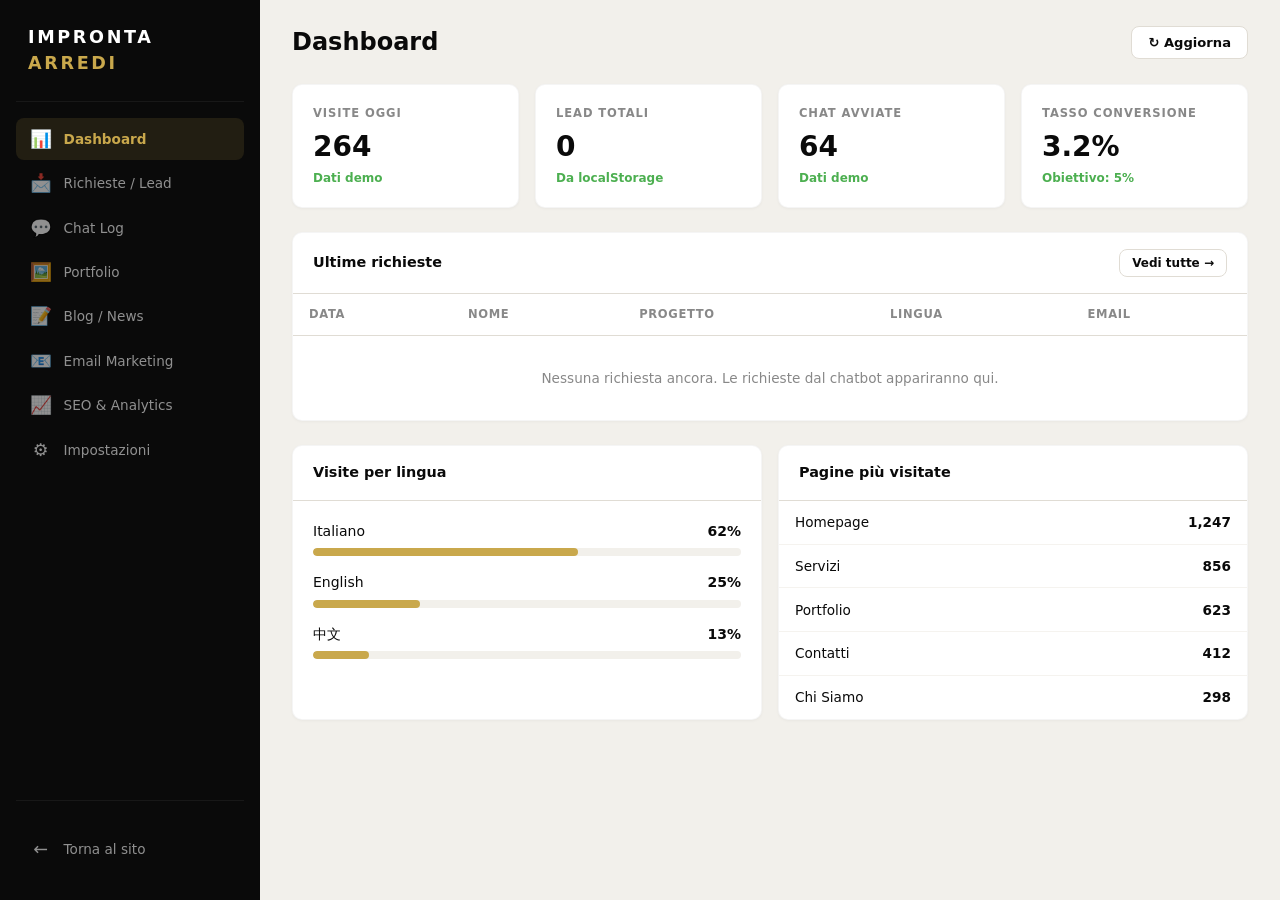
==== commit 5c649b4c: "Upgrade chatbot and admin panel with full functionality Chatbot improvements: - Quick action buttons" ====
--- a/admin.html
+++ b/admin.html
@@ -5,154 +5,518 @@
   <meta name="viewport" content="width=device-width, initial-scale=1.0">
   <title>Admin Panel – Impronta Arredi</title>
   <meta name="robots" content="noindex, nofollow">
-  <link rel="stylesheet" href="css/style.css">
   <style>
-    body { background: var(--grigio-bg); }
+    /* ══════════════════════════════════════════
+       ADMIN PANEL — CSS COMPLETO (self-contained)
+       ══════════════════════════════════════════ */
+    :root {
+      --nero: #0A0A0A;
+      --oro: #C9A84C;
+      --oro-scuro: #A8893A;
+      --bianco: #FAFAF8;
+      --sfondo: #f2f0eb;
+      --grigio: #888;
+      --grigio-chiaro: #e0dcd4;
+      --grigio-bg: #f5f2ec;
+      --raggio: 10px;
+      --font: 'Inter', 'Segoe UI', system-ui, -apple-system, sans-serif;
+      --sidebar-w: 260px;
+    }
+
+    * { margin: 0; padding: 0; box-sizing: border-box; }
+
+    body {
+      font-family: var(--font);
+      background: var(--sfondo);
+      color: var(--nero);
+      font-size: 14px;
+      line-height: 1.5;
+    }
+
+    /* ── Layout ── */
+    .admin-layout {
+      display: flex;
+      min-height: 100vh;
+    }
+
+    /* ── Sidebar ── */
+    .admin-sidebar {
+      width: var(--sidebar-w);
+      background: var(--nero);
+      color: #fff;
+      padding: 1.5rem 1rem;
+      display: flex;
+      flex-direction: column;
+      position: fixed;
+      top: 0;
+      left: 0;
+      bottom: 0;
+      z-index: 100;
+      transition: transform 0.3s ease;
+    }
+
+    .admin-sidebar__logo {
+      font-size: 1.1rem;
+      font-weight: 800;
+      letter-spacing: 0.15em;
+      text-transform: uppercase;
+      padding: 0 0.75rem 1.5rem;
+      border-bottom: 1px solid rgba(255,255,255,0.06);
+      margin-bottom: 1rem;
+    }
+    .admin-sidebar__logo span { color: var(--oro); }
+
+    .admin-nav__item {
+      display: flex;
+      align-items: center;
+      gap: 0.75rem;
+      width: 100%;
+      padding: 0.7rem 0.85rem;
+      border: none;
+      background: none;
+      color: rgba(255,255,255,0.55);
+      cursor: pointer;
+      font-family: inherit;
+      font-size: 0.85rem;
+      border-radius: 8px;
+      transition: all 0.2s;
+      text-align: left;
+      margin-bottom: 2px;
+    }
+
+    .admin-nav__item:hover {
+      background: rgba(255,255,255,0.06);
+      color: rgba(255,255,255,0.85);
+    }
+
+    .admin-nav__item--active {
+      background: rgba(201,168,76,0.12);
+      color: var(--oro);
+      font-weight: 600;
+    }
+
+    .admin-nav__icon { font-size: 1.1rem; width: 22px; text-align: center; }
+
+    /* ── Main ── */
+    .admin-main {
+      flex: 1;
+      margin-left: var(--sidebar-w);
+      padding: 1.5rem 2rem;
+    }
+
+    /* ── Topbar ── */
+    .admin-topbar {
+      display: flex;
+      align-items: center;
+      justify-content: space-between;
+      margin-bottom: 1.5rem;
+      gap: 1rem;
+    }
+
+    .admin-topbar h1 {
+      font-size: 1.5rem;
+      font-weight: 700;
+    }
+
+    .admin-topbar__actions {
+      display: flex;
+      gap: 0.5rem;
+      align-items: center;
+    }
+
+    /* ── Buttons ── */
+    .admin-btn {
+      padding: 0.5rem 1rem;
+      border: 1px solid var(--grigio-chiaro);
+      border-radius: 8px;
+      background: #fff;
+      cursor: pointer;
+      font-family: inherit;
+      font-size: 0.82rem;
+      font-weight: 600;
+      color: var(--nero);
+      transition: all 0.2s;
+      white-space: nowrap;
+    }
+    .admin-btn:hover { border-color: var(--oro); color: var(--oro); }
+
+    .admin-btn--primary {
+      background: var(--oro);
+      border-color: var(--oro);
+      color: var(--nero);
+    }
+    .admin-btn--primary:hover { background: var(--oro-scuro); border-color: var(--oro-scuro); }
+
+    .admin-btn--sm { padding: 0.35rem 0.75rem; font-size: 0.75rem; }
+
+    .admin-btn--danger { color: #e74c3c; border-color: #e74c3c; }
+    .admin-btn--danger:hover { background: #e74c3c; color: #fff; }
+
+    /* ── Cards ── */
+    .admin-cards {
+      display: grid;
+      grid-template-columns: repeat(auto-fit, minmax(200px, 1fr));
+      gap: 1rem;
+      margin-bottom: 1.5rem;
+    }
+
+    .admin-card {
+      background: #fff;
+      border-radius: var(--raggio);
+      padding: 1.25rem;
+      border: 1px solid rgba(0,0,0,0.04);
+      box-shadow: 0 1px 3px rgba(0,0,0,0.04);
+    }
+
+    .admin-card__label {
+      font-size: 0.72rem;
+      text-transform: uppercase;
+      letter-spacing: 0.08em;
+      color: var(--grigio);
+      margin-bottom: 0.5rem;
+      font-weight: 600;
+    }
+
+    .admin-card__value {
+      font-size: 1.75rem;
+      font-weight: 700;
+      color: var(--nero);
+      line-height: 1.2;
+    }
+
+    .admin-card__trend {
+      font-size: 0.75rem;
+      color: #4CAF50;
+      margin-top: 0.35rem;
+      font-weight: 600;
+    }
+    .admin-card__trend--down { color: #e74c3c; }
+
+    /* ── Panels ── */
+    .admin-panel {
+      background: #fff;
+      border-radius: var(--raggio);
+      margin-bottom: 1.5rem;
+      border: 1px solid rgba(0,0,0,0.04);
+      box-shadow: 0 1px 3px rgba(0,0,0,0.04);
+      overflow: hidden;
+    }
+
+    .admin-panel__header {
+      display: flex;
+      justify-content: space-between;
+      align-items: center;
+      padding: 1rem 1.25rem;
+      border-bottom: 1px solid var(--grigio-chiaro);
+    }
+
+    .admin-panel__title {
+      font-size: 0.9rem;
+      font-weight: 700;
+    }
+
+    .admin-panel__body { padding: 1.25rem; }
+
+    /* ── Tables ── */
+    .admin-table {
+      width: 100%;
+      border-collapse: collapse;
+    }
+
+    .admin-table th {
+      text-align: left;
+      font-size: 0.72rem;
+      text-transform: uppercase;
+      letter-spacing: 0.06em;
+      color: var(--grigio);
+      padding: 0.75rem 1rem;
+      border-bottom: 1px solid var(--grigio-chiaro);
+      font-weight: 600;
+    }
+
+    .admin-table td {
+      padding: 0.7rem 1rem;
+      border-bottom: 1px solid #f5f3ef;
+      font-size: 0.85rem;
+      vertical-align: middle;
+    }
+
+    .admin-table tr:last-child td { border-bottom: none; }
+    .admin-table tr:hover td { background: #faf8f4; }
+
+    /* ── Badges ── */
+    .admin-badge {
+      display: inline-block;
+      padding: 0.2rem 0.7rem;
+      border-radius: 20px;
+      font-size: 0.7rem;
+      font-weight: 700;
+      letter-spacing: 0.03em;
+    }
+    .admin-badge--success { background: #e8f5e9; color: #2e7d32; }
+    .admin-badge--warning { background: #fff3e0; color: #e65100; }
+    .admin-badge--info { background: #e3f2fd; color: #1565c0; }
+    .admin-badge--danger { background: #fce4ec; color: #c62828; }
+
+    /* ── Toggle switch ── */
+    .admin-toggle {
+      position: relative;
+      width: 48px;
+      height: 24px;
+      cursor: pointer;
+      display: inline-block;
+    }
+    .admin-toggle input { display: none; }
+    .admin-toggle__track {
+      position: absolute;
+      inset: 0;
+      background: #d4d0c8;
+      border-radius: 12px;
+      transition: background 0.3s;
+    }
+    .admin-toggle input:checked + .admin-toggle__track { background: var(--oro); }
+    .admin-toggle__thumb {
+      position: absolute;
+      top: 2px;
+      left: 2px;
+      width: 20px;
+      height: 20px;
+      background: #fff;
+      border-radius: 50%;
+      transition: transform 0.3s;
+      box-shadow: 0 1px 3px rgba(0,0,0,0.2);
+    }
+    .admin-toggle input:checked ~ .admin-toggle__thumb { transform: translateX(24px); }
+
+    /* ── Progress bar ── */
+    .admin-progress { height: 8px; background: var(--sfondo); border-radius: 4px; overflow: hidden; }
+    .admin-progress__fill { height: 100%; background: var(--oro); border-radius: 4px; transition: width 0.6s ease; }
+
+    /* ── Form ── */
+    .admin-form-group {
+      margin-bottom: 1rem;
+    }
+    .admin-form-group label {
+      display: block;
+      font-size: 0.72rem;
+      text-transform: uppercase;
+      letter-spacing: 0.08em;
+      color: var(--grigio);
+      margin-bottom: 0.35rem;
+      font-weight: 600;
+    }
+    .admin-form-group input,
+    .admin-form-group select,
+    .admin-form-group textarea {
+      width: 100%;
+      padding: 0.6rem 0.85rem;
+      border: 1px solid var(--grigio-chiaro);
+      border-radius: 8px;
+      font-family: inherit;
+      font-size: 0.85rem;
+      color: var(--nero);
+      background: #fff;
+      transition: border-color 0.2s;
+    }
+    .admin-form-group input:focus,
+    .admin-form-group textarea:focus {
+      outline: none;
+      border-color: var(--oro);
+    }
+    .admin-form-group textarea { resize: vertical; min-height: 80px; }
+
+    /* ── Grid helpers ── */
+    .admin-grid-2 { display: grid; grid-template-columns: 1fr 1fr; gap: 1rem; }
+    .admin-grid-3 { display: grid; grid-template-columns: 1fr 1fr 1fr; gap: 1rem; }
+
+    /* ── Lead detail modal ── */
+    .admin-modal-overlay {
+      position: fixed;
+      inset: 0;
+      background: rgba(0,0,0,0.5);
+      z-index: 200;
+      display: none;
+      align-items: center;
+      justify-content: center;
+    }
+    .admin-modal-overlay.open { display: flex; }
+    .admin-modal {
+      background: #fff;
+      border-radius: 16px;
+      padding: 2rem;
+      max-width: 560px;
+      width: 90%;
+      max-height: 80vh;
+      overflow-y: auto;
+      box-shadow: 0 20px 60px rgba(0,0,0,0.2);
+    }
+    .admin-modal h2 { font-size: 1.1rem; margin-bottom: 1rem; }
+    .admin-modal__close {
+      float: right;
+      background: none;
+      border: none;
+      font-size: 1.5rem;
+      cursor: pointer;
+      color: var(--grigio);
+    }
+    .admin-modal__close:hover { color: var(--nero); }
+
+    /* ── Mobile burger ── */
+    .admin-burger {
+      display: none;
+      background: none;
+      border: none;
+      cursor: pointer;
+      padding: 0.5rem;
+    }
+    .admin-burger span {
+      display: block;
+      width: 22px;
+      height: 2px;
+      background: var(--nero);
+      margin: 5px 0;
+      transition: all 0.3s;
+    }
+
+    /* ── Panel visibility ── */
+    .admin-panel-view { display: none; }
+    .admin-panel-view.active { display: block; }
+
+    /* ── Responsive ── */
+    @media (max-width: 900px) {
+      .admin-sidebar {
+        transform: translateX(-100%);
+      }
+      .admin-sidebar.open { transform: translateX(0); }
+      .admin-main { margin-left: 0; padding: 1rem; }
+      .admin-burger { display: block; }
+      .admin-grid-2 { grid-template-columns: 1fr; }
+      .admin-grid-3 { grid-template-columns: 1fr; }
+      .admin-cards { grid-template-columns: repeat(2, 1fr); }
+    }
+
+    @media (max-width: 500px) {
+      .admin-cards { grid-template-columns: 1fr; }
+      .admin-table { font-size: 0.78rem; }
+      .admin-table th, .admin-table td { padding: 0.5rem 0.6rem; }
+    }
   </style>
 </head>
 <body>
 
+  <!-- Mobile overlay -->
+  <div class="admin-sidebar-overlay" id="sidebarOverlay" style="position:fixed;inset:0;background:rgba(0,0,0,0.4);z-index:99;display:none;" onclick="toggleSidebar()"></div>
+
   <div class="admin-layout">
-    <!-- Sidebar -->
-    <aside class="admin-sidebar">
+    <!-- ══════════════════════════════════════════
+         SIDEBAR
+         ══════════════════════════════════════════ -->
+    <aside class="admin-sidebar" id="adminSidebar">
       <div class="admin-sidebar__logo">IMPRONTA <span>ARREDI</span></div>
       <nav>
         <button class="admin-nav__item admin-nav__item--active" data-panel="dashboard">
-          &#9632; Dashboard
+          <span class="admin-nav__icon">📊</span> Dashboard
         </button>
         <button class="admin-nav__item" data-panel="leads">
-          &#9993; Richieste / Lead
+          <span class="admin-nav__icon">📩</span> Richieste / Lead
+        </button>
+        <button class="admin-nav__item" data-panel="chatlog">
+          <span class="admin-nav__icon">💬</span> Chat Log
         </button>
         <button class="admin-nav__item" data-panel="portfolio">
-          &#9733; Portfolio
+          <span class="admin-nav__icon">🖼️</span> Portfolio
         </button>
         <button class="admin-nav__item" data-panel="blog">
-          &#9998; Blog / News
+          <span class="admin-nav__icon">📝</span> Blog / News
         </button>
         <button class="admin-nav__item" data-panel="email">
-          &#9993; Email Marketing
+          <span class="admin-nav__icon">📧</span> Email Marketing
         </button>
         <button class="admin-nav__item" data-panel="seo">
-          &#9881; SEO & Analytics
+          <span class="admin-nav__icon">📈</span> SEO & Analytics
         </button>
         <button class="admin-nav__item" data-panel="settings">
-          &#9881; Impostazioni
+          <span class="admin-nav__icon">⚙️</span> Impostazioni
         </button>
       </nav>
-      <div style="margin-top: auto; padding-top: var(--sp-xl); border-top: 1px solid rgba(255,255,255,0.06);">
-        <a href="/" class="admin-nav__item" style="text-decoration: none;">&#8592; Torna al sito</a>
+      <div style="margin-top: auto; padding-top: 1.5rem; border-top: 1px solid rgba(255,255,255,0.06);">
+        <a href="index.html" class="admin-nav__item" style="text-decoration: none; color: rgba(255,255,255,0.55);">
+          <span class="admin-nav__icon">←</span> Torna al sito
+        </a>
       </div>
     </aside>
 
-    <!-- Main Content -->
+    <!-- ══════════════════════════════════════════
+         MAIN CONTENT
+         ══════════════════════════════════════════ -->
     <main class="admin-main">
-      <!-- Dashboard Panel -->
-      <div id="panel-dashboard" class="admin-panel-view">
-        <div class="admin-header">
-          <h1>Dashboard</h1>
-          <div>
-            <button class="admin-btn">&#8635; Aggiorna</button>
+
+      <!-- ════════ DASHBOARD ════════ -->
+      <div id="panel-dashboard" class="admin-panel-view active">
+        <div class="admin-topbar">
+          <div style="display:flex;align-items:center;gap:0.75rem;">
+            <button class="admin-burger" onclick="toggleSidebar()"><span></span><span></span><span></span></button>
+            <h1>Dashboard</h1>
+          </div>
+          <div class="admin-topbar__actions">
+            <button class="admin-btn" onclick="refreshDashboard()">↻ Aggiorna</button>
           </div>
         </div>
 
         <div class="admin-cards">
           <div class="admin-card">
             <p class="admin-card__label">Visite oggi</p>
-            <p class="admin-card__value">247</p>
-            <p class="admin-card__trend">+12% vs ieri</p>
+            <p class="admin-card__value" id="stat-visite">—</p>
+            <p class="admin-card__trend">Dati demo</p>
           </div>
           <div class="admin-card">
-            <p class="admin-card__label">Richieste mese</p>
-            <p class="admin-card__value">34</p>
-            <p class="admin-card__trend">+8% vs mese prec.</p>
+            <p class="admin-card__label">Lead totali</p>
+            <p class="admin-card__value" id="stat-leads">0</p>
+            <p class="admin-card__trend">Da localStorage</p>
+          </div>
+          <div class="admin-card">
+            <p class="admin-card__label">Chat avviate</p>
+            <p class="admin-card__value" id="stat-chat">—</p>
+            <p class="admin-card__trend">Dati demo</p>
           </div>
           <div class="admin-card">
             <p class="admin-card__label">Tasso conversione</p>
             <p class="admin-card__value">3.2%</p>
-            <p class="admin-card__trend admin-card__trend--down">-0.3% vs mese prec.</p>
-          </div>
-          <div class="admin-card">
-            <p class="admin-card__label">Chat avviate</p>
-            <p class="admin-card__value">89</p>
-            <p class="admin-card__trend">+22% vs mese prec.</p>
-          </div>
-        </div>
-
+            <p class="admin-card__trend">Obiettivo: 5%</p>
+          </div>
+        </div>
+
+        <!-- Recent leads -->
         <div class="admin-panel">
           <div class="admin-panel__header">
             <h3 class="admin-panel__title">Ultime richieste</h3>
-            <button class="admin-btn">Vedi tutte &#8594;</button>
-          </div>
-          <table class="admin-table">
-            <thead>
-              <tr>
-                <th>Data</th>
-                <th>Nome</th>
-                <th>Tipo progetto</th>
-                <th>Lingua</th>
-                <th>Stato</th>
-              </tr>
-            </thead>
-            <tbody>
-              <tr>
-                <td>12/03/2026</td>
-                <td>Marco Rossi</td>
-                <td>Appartamento</td>
-                <td>IT</td>
-                <td><span class="admin-badge admin-badge--warning">Da leggere</span></td>
-              </tr>
-              <tr>
-                <td>11/03/2026</td>
-                <td>John Smith</td>
-                <td>Hotel</td>
-                <td>EN</td>
-                <td><span class="admin-badge admin-badge--info">In gestione</span></td>
-              </tr>
-              <tr>
-                <td>10/03/2026</td>
-                <td>Wang Wei</td>
-                <td>Ufficio</td>
-                <td>CN</td>
-                <td><span class="admin-badge admin-badge--success">Risposto</span></td>
-              </tr>
-              <tr>
-                <td>09/03/2026</td>
-                <td>Laura Bianchi</td>
-                <td>Negozio</td>
-                <td>IT</td>
-                <td><span class="admin-badge admin-badge--success">Risposto</span></td>
-              </tr>
-            </tbody>
-          </table>
-        </div>
-
-        <div style="display: grid; grid-template-columns: 1fr 1fr; gap: var(--sp-md);">
+            <button class="admin-btn admin-btn--sm" onclick="showPanel('leads')">Vedi tutte →</button>
+          </div>
+          <div id="dashboard-leads-table">
+            <table class="admin-table">
+              <thead>
+                <tr><th>Data</th><th>Nome</th><th>Progetto</th><th>Lingua</th><th>Email</th></tr>
+              </thead>
+              <tbody id="dashboard-leads-body">
+                <tr><td colspan="5" style="text-align:center;color:var(--grigio);padding:2rem;">Nessuna richiesta ancora. Le richieste dal chatbot appariranno qui.</td></tr>
+              </tbody>
+            </table>
+          </div>
+        </div>
+
+        <!-- Language stats + Top pages -->
+        <div class="admin-grid-2">
           <div class="admin-panel">
             <div class="admin-panel__header">
               <h3 class="admin-panel__title">Visite per lingua</h3>
             </div>
-            <div style="padding: var(--sp-md);">
-              <div style="display: flex; justify-content: space-between; margin-bottom: var(--sp-sm);">
-                <span>Italiano</span>
-                <strong>62%</strong>
-              </div>
-              <div style="height: 8px; background: var(--grigio-bg); border-radius: 4px; overflow: hidden; margin-bottom: var(--sp-md);">
-                <div style="width: 62%; height: 100%; background: var(--oro); border-radius: 4px;"></div>
-              </div>
-              <div style="display: flex; justify-content: space-between; margin-bottom: var(--sp-sm);">
-                <span>English</span>
-                <strong>25%</strong>
-              </div>
-              <div style="height: 8px; background: var(--grigio-bg); border-radius: 4px; overflow: hidden; margin-bottom: var(--sp-md);">
-                <div style="width: 25%; height: 100%; background: var(--oro); border-radius: 4px;"></div>
-              </div>
-              <div style="display: flex; justify-content: space-between; margin-bottom: var(--sp-sm);">
-                <span>中文</span>
-                <strong>13%</strong>
-              </div>
-              <div style="height: 8px; background: var(--grigio-bg); border-radius: 4px; overflow: hidden;">
-                <div style="width: 13%; height: 100%; background: var(--oro); border-radius: 4px;"></div>
-              </div>
+            <div class="admin-panel__body">
+              <div style="display:flex;justify-content:space-between;margin-bottom:0.4rem;"><span>Italiano</span><strong>62%</strong></div>
+              <div class="admin-progress" style="margin-bottom:1rem;"><div class="admin-progress__fill" style="width:62%;"></div></div>
+              <div style="display:flex;justify-content:space-between;margin-bottom:0.4rem;"><span>English</span><strong>25%</strong></div>
+              <div class="admin-progress" style="margin-bottom:1rem;"><div class="admin-progress__fill" style="width:25%;"></div></div>
+              <div style="display:flex;justify-content:space-between;margin-bottom:0.4rem;"><span>中文</span><strong>13%</strong></div>
+              <div class="admin-progress"><div class="admin-progress__fill" style="width:13%;"></div></div>
             </div>
           </div>
 
@@ -173,20 +537,21 @@
         </div>
       </div>
 
-      <!-- Leads Panel -->
-      <div id="panel-leads" class="admin-panel-view" style="display:none;">
-        <div class="admin-header">
-          <h1>Richieste / Lead</h1>
-          <button class="admin-btn admin-btn--primary">+ Esporta CSV</button>
+      <!-- ════════ LEADS ════════ -->
+      <div id="panel-leads" class="admin-panel-view">
+        <div class="admin-topbar">
+          <div style="display:flex;align-items:center;gap:0.75rem;">
+            <button class="admin-burger" onclick="toggleSidebar()"><span></span><span></span><span></span></button>
+            <h1>Richieste / Lead</h1>
+          </div>
+          <div class="admin-topbar__actions">
+            <button class="admin-btn" onclick="exportLeadsCSV()">📥 Esporta CSV</button>
+            <button class="admin-btn admin-btn--danger admin-btn--sm" onclick="clearLeads()">Svuota</button>
+          </div>
         </div>
         <div class="admin-panel">
           <div class="admin-panel__header">
-            <h3 class="admin-panel__title">Tutte le richieste</h3>
-            <div style="display: flex; gap: var(--sp-xs);">
-              <button class="admin-btn">Tutti</button>
-              <button class="admin-btn">Da leggere</button>
-              <button class="admin-btn">In gestione</button>
-            </div>
+            <h3 class="admin-panel__title">Tutte le richieste (<span id="leads-count">0</span>)</h3>
           </div>
           <table class="admin-table">
             <thead>
@@ -195,149 +560,178 @@
                 <th>Nome</th>
                 <th>Email</th>
                 <th>Telefono</th>
-                <th>Tipo</th>
+                <th>Progetto</th>
                 <th>Lingua</th>
                 <th>Messaggio</th>
-                <th>Stato</th>
                 <th>Azioni</th>
               </tr>
+            </thead>
+            <tbody id="leads-table-body">
+              <tr><td colspan="8" style="text-align:center;color:var(--grigio);padding:2rem;">Nessuna richiesta.</td></tr>
+            </tbody>
+          </table>
+          <div style="padding:0.75rem 1rem;color:var(--grigio);font-size:0.75rem;text-align:center;border-top:1px solid var(--grigio-chiaro);">
+            I messaggi dal chatbot in lingua straniera vengono registrati con la lingua originale del cliente
+          </div>
+        </div>
+      </div>
+
+      <!-- ════════ CHAT LOG ════════ -->
+      <div id="panel-chatlog" class="admin-panel-view">
+        <div class="admin-topbar">
+          <div style="display:flex;align-items:center;gap:0.75rem;">
+            <button class="admin-burger" onclick="toggleSidebar()"><span></span><span></span><span></span></button>
+            <h1>Chat Log</h1>
+          </div>
+          <div class="admin-topbar__actions">
+            <button class="admin-btn" onclick="refreshChatLog()">↻ Aggiorna</button>
+          </div>
+        </div>
+        <div class="admin-panel">
+          <div class="admin-panel__header">
+            <h3 class="admin-panel__title">Conversazioni chatbot</h3>
+          </div>
+          <div id="chatlog-content" style="padding:1.25rem;max-height:500px;overflow-y:auto;">
+            <p style="color:var(--grigio);text-align:center;">Il chat log verrà popolato quando i visitatori usano il chatbot. Apri il sito in un'altra tab e usa la chat per testare.</p>
+          </div>
+        </div>
+      </div>
+
+      <!-- ════════ PORTFOLIO ════════ -->
+      <div id="panel-portfolio" class="admin-panel-view">
+        <div class="admin-topbar">
+          <div style="display:flex;align-items:center;gap:0.75rem;">
+            <button class="admin-burger" onclick="toggleSidebar()"><span></span><span></span><span></span></button>
+            <h1>Portfolio</h1>
+          </div>
+          <div class="admin-topbar__actions">
+            <button class="admin-btn admin-btn--primary">+ Nuovo progetto</button>
+          </div>
+        </div>
+        <div class="admin-panel">
+          <table class="admin-table">
+            <thead>
+              <tr><th>Immagine</th><th>Titolo</th><th>Categoria</th><th>Data</th><th>Stato</th><th>Azioni</th></tr>
             </thead>
             <tbody>
               <tr>
-                <td>12/03/2026</td>
-                <td>Marco Rossi</td>
-                <td>marco@email.it</td>
-                <td>+39 333 1234567</td>
-                <td>Appartamento</td>
-                <td>IT</td>
-                <td style="max-width:200px; overflow:hidden; text-overflow:ellipsis; white-space:nowrap;">Vorrei ristrutturare il mio appartamento in zona Brera...</td>
-                <td><span class="admin-badge admin-badge--warning">Da leggere</span></td>
-                <td><button class="admin-btn">Apri</button></td>
-              </tr>
-              <tr>
-                <td>11/03/2026</td>
-                <td>John Smith</td>
-                <td>john@hotel.com</td>
-                <td>+44 7700 900000</td>
-                <td>Hotel</td>
-                <td>EN</td>
-                <td style="max-width:200px; overflow:hidden; text-overflow:ellipsis; white-space:nowrap;">We are looking for a complete renovation of our boutique hotel...</td>
-                <td><span class="admin-badge admin-badge--info">In gestione</span></td>
-                <td><button class="admin-btn">Apri</button></td>
-              </tr>
-            </tbody>
-          </table>
-          <p style="margin-top: var(--sp-md); color: var(--grigio); font-size: var(--fs-sm); text-align: center;">I messaggi in lingua straniera vengono tradotti automaticamente in italiano nella chat</p>
-        </div>
-      </div>
-
-      <!-- Portfolio Panel -->
-      <div id="panel-portfolio" class="admin-panel-view" style="display:none;">
-        <div class="admin-header">
-          <h1>Portfolio</h1>
-          <button class="admin-btn admin-btn--primary">+ Nuovo progetto</button>
-        </div>
-        <div class="admin-panel">
-          <div class="admin-panel__header">
-            <h3 class="admin-panel__title">Progetti pubblicati</h3>
-          </div>
-          <table class="admin-table">
-            <thead>
-              <tr>
-                <th>Immagine</th>
-                <th>Titolo</th>
-                <th>Categoria</th>
-                <th>Data</th>
-                <th>Stato</th>
-                <th>Azioni</th>
-              </tr>
-            </thead>
-            <tbody>
-              <tr>
-                <td><div style="width:60px;height:40px;background:var(--grigio-bg);border-radius:4px;"></div></td>
-                <td>Residenza Brera</td>
-                <td>Appartamento</td>
+                <td><div style="width:60px;height:40px;background:var(--sfondo);border-radius:6px;"></div></td>
+                <td><strong>Residenza Brera</strong></td>
+                <td>Appartamento di lusso</td>
                 <td>01/2026</td>
                 <td><span class="admin-badge admin-badge--success">Pubblicato</span></td>
-                <td><button class="admin-btn">Modifica</button></td>
-              </tr>
-              <tr>
-                <td><div style="width:60px;height:40px;background:var(--grigio-bg);border-radius:4px;"></div></td>
-                <td>Loft Navigli</td>
+                <td><button class="admin-btn admin-btn--sm">Modifica</button></td>
+              </tr>
+              <tr>
+                <td><div style="width:60px;height:40px;background:var(--sfondo);border-radius:6px;"></div></td>
+                <td><strong>Loft Navigli</strong></td>
                 <td>Ristrutturazione</td>
                 <td>12/2025</td>
                 <td><span class="admin-badge admin-badge--success">Pubblicato</span></td>
-                <td><button class="admin-btn">Modifica</button></td>
-              </tr>
-              <tr>
-                <td><div style="width:60px;height:40px;background:var(--grigio-bg);border-radius:4px;"></div></td>
-                <td>Headquarter Porta Nuova</td>
-                <td>Ufficio</td>
+                <td><button class="admin-btn admin-btn--sm">Modifica</button></td>
+              </tr>
+              <tr>
+                <td><div style="width:60px;height:40px;background:var(--sfondo);border-radius:6px;"></div></td>
+                <td><strong>Villa Monza</strong></td>
+                <td>Interior design</td>
                 <td>11/2025</td>
+                <td><span class="admin-badge admin-badge--success">Pubblicato</span></td>
+                <td><button class="admin-btn admin-btn--sm">Modifica</button></td>
+              </tr>
+              <tr>
+                <td><div style="width:60px;height:40px;background:var(--sfondo);border-radius:6px;"></div></td>
+                <td><strong>Headquarter Porta Nuova</strong></td>
+                <td>Ufficio direzionale</td>
+                <td>10/2025</td>
                 <td><span class="admin-badge admin-badge--info">Bozza</span></td>
-                <td><button class="admin-btn">Modifica</button></td>
+                <td><button class="admin-btn admin-btn--sm">Modifica</button></td>
+              </tr>
+              <tr>
+                <td><div style="width:60px;height:40px;background:var(--sfondo);border-radius:6px;"></div></td>
+                <td><strong>Suite Hotel Duomo</strong></td>
+                <td>Boutique hotel</td>
+                <td>09/2025</td>
+                <td><span class="admin-badge admin-badge--success">Pubblicato</span></td>
+                <td><button class="admin-btn admin-btn--sm">Modifica</button></td>
               </tr>
             </tbody>
           </table>
         </div>
       </div>
 
-      <!-- Blog Panel -->
-      <div id="panel-blog" class="admin-panel-view" style="display:none;">
-        <div class="admin-header">
-          <h1>Blog / News</h1>
-          <button class="admin-btn admin-btn--primary">+ Nuovo articolo</button>
+      <!-- ════════ BLOG ════════ -->
+      <div id="panel-blog" class="admin-panel-view">
+        <div class="admin-topbar">
+          <div style="display:flex;align-items:center;gap:0.75rem;">
+            <button class="admin-burger" onclick="toggleSidebar()"><span></span><span></span><span></span></button>
+            <h1>Blog / News</h1>
+          </div>
+          <div class="admin-topbar__actions">
+            <button class="admin-btn admin-btn--primary">+ Nuovo articolo</button>
+          </div>
         </div>
         <div class="admin-panel">
-          <div class="admin-panel__header">
-            <h3 class="admin-panel__title">Articoli</h3>
-          </div>
           <table class="admin-table">
             <thead>
-              <tr>
-                <th>Titolo</th>
-                <th>Categoria</th>
-                <th>Data</th>
-                <th>Visite</th>
-                <th>Stato</th>
-                <th>Azioni</th>
-              </tr>
+              <tr><th>Titolo</th><th>Categoria</th><th>Data</th><th>Visite</th><th>Stato</th><th>Azioni</th></tr>
             </thead>
             <tbody>
               <tr>
-                <td>Come scegliere il general contractor giusto</td>
+                <td><strong>Come scegliere il general contractor giusto</strong></td>
                 <td>Guide</td>
                 <td>10/03/2026</td>
                 <td>342</td>
                 <td><span class="admin-badge admin-badge--success">Pubblicato</span></td>
-                <td><button class="admin-btn">Modifica</button></td>
-              </tr>
-              <tr>
-                <td>Tendenze interior design 2026</td>
+                <td><button class="admin-btn admin-btn--sm">Modifica</button></td>
+              </tr>
+              <tr>
+                <td><strong>Tendenze interior design 2026</strong></td>
                 <td>Tendenze</td>
                 <td>05/03/2026</td>
                 <td>567</td>
                 <td><span class="admin-badge admin-badge--success">Pubblicato</span></td>
-                <td><button class="admin-btn">Modifica</button></td>
+                <td><button class="admin-btn admin-btn--sm">Modifica</button></td>
+              </tr>
+              <tr>
+                <td><strong>Ristrutturare casa a Milano: costi e tempistiche</strong></td>
+                <td>Guide</td>
+                <td>20/02/2026</td>
+                <td>891</td>
+                <td><span class="admin-badge admin-badge--success">Pubblicato</span></td>
+                <td><button class="admin-btn admin-btn--sm">Modifica</button></td>
+              </tr>
+              <tr>
+                <td><strong>Cucine su misura: la guida completa</strong></td>
+                <td>Arredamento</td>
+                <td>—</td>
+                <td>—</td>
+                <td><span class="admin-badge admin-badge--info">Bozza</span></td>
+                <td><button class="admin-btn admin-btn--sm">Modifica</button></td>
               </tr>
             </tbody>
           </table>
         </div>
       </div>
 
-      <!-- Email Marketing Panel -->
-      <div id="panel-email" class="admin-panel-view" style="display:none;">
-        <div class="admin-header">
-          <h1>Email Marketing</h1>
-          <button class="admin-btn admin-btn--primary">+ Nuova campagna</button>
-        </div>
-        <div class="admin-cards" style="grid-template-columns: repeat(3, 1fr);">
+      <!-- ════════ EMAIL MARKETING ════════ -->
+      <div id="panel-email" class="admin-panel-view">
+        <div class="admin-topbar">
+          <div style="display:flex;align-items:center;gap:0.75rem;">
+            <button class="admin-burger" onclick="toggleSidebar()"><span></span><span></span><span></span></button>
+            <h1>Email Marketing</h1>
+          </div>
+          <div class="admin-topbar__actions">
+            <button class="admin-btn admin-btn--primary">+ Nuova campagna</button>
+          </div>
+        </div>
+
+        <div class="admin-cards" style="grid-template-columns:repeat(3,1fr);">
           <div class="admin-card">
             <p class="admin-card__label">Iscritti newsletter</p>
             <p class="admin-card__value">1,247</p>
           </div>
           <div class="admin-card">
-            <p class="admin-card__label">Tasso apertura</p>
+            <p class="admin-card__label">Tasso apertura medio</p>
             <p class="admin-card__value">38.5%</p>
           </div>
           <div class="admin-card">
@@ -345,24 +739,18 @@
             <p class="admin-card__value">12</p>
           </div>
         </div>
+
         <div class="admin-panel">
           <div class="admin-panel__header">
             <h3 class="admin-panel__title">Campagne recenti</h3>
           </div>
           <table class="admin-table">
             <thead>
-              <tr>
-                <th>Campagna</th>
-                <th>Data invio</th>
-                <th>Destinatari</th>
-                <th>Aperture</th>
-                <th>Click</th>
-                <th>Stato</th>
-              </tr>
+              <tr><th>Campagna</th><th>Data</th><th>Destinatari</th><th>Aperture</th><th>Click</th><th>Stato</th></tr>
             </thead>
             <tbody>
               <tr>
-                <td>Newsletter Marzo 2026</td>
+                <td><strong>Newsletter Marzo 2026</strong></td>
                 <td>01/03/2026</td>
                 <td>1,180</td>
                 <td>38.5%</td>
@@ -370,24 +758,38 @@
                 <td><span class="admin-badge admin-badge--success">Inviata</span></td>
               </tr>
               <tr>
-                <td>Promo Primavera</td>
+                <td><strong>Promo Primavera</strong></td>
                 <td>15/02/2026</td>
                 <td>1,120</td>
                 <td>41.2%</td>
                 <td>15.8%</td>
                 <td><span class="admin-badge admin-badge--success">Inviata</span></td>
               </tr>
+              <tr>
+                <td><strong>Nuovi progetti 2026</strong></td>
+                <td>—</td>
+                <td>—</td>
+                <td>—</td>
+                <td>—</td>
+                <td><span class="admin-badge admin-badge--info">Bozza</span></td>
+              </tr>
             </tbody>
           </table>
         </div>
       </div>
 
-      <!-- SEO Panel -->
-      <div id="panel-seo" class="admin-panel-view" style="display:none;">
-        <div class="admin-header">
-          <h1>SEO & Analytics</h1>
-          <button class="admin-btn">&#8635; Aggiorna dati</button>
-        </div>
+      <!-- ════════ SEO & ANALYTICS ════════ -->
+      <div id="panel-seo" class="admin-panel-view">
+        <div class="admin-topbar">
+          <div style="display:flex;align-items:center;gap:0.75rem;">
+            <button class="admin-burger" onclick="toggleSidebar()"><span></span><span></span><span></span></button>
+            <h1>SEO & Analytics</h1>
+          </div>
+          <div class="admin-topbar__actions">
+            <button class="admin-btn">↻ Aggiorna dati</button>
+          </div>
+        </div>
+
         <div class="admin-cards">
           <div class="admin-card">
             <p class="admin-card__label">Visite mese</p>
@@ -396,7 +798,7 @@
           </div>
           <div class="admin-card">
             <p class="admin-card__label">Core Web Vitals</p>
-            <p class="admin-card__value" style="color: #4CAF50;">PASS</p>
+            <p class="admin-card__value" style="color:#4CAF50;">PASS</p>
           </div>
           <div class="admin-card">
             <p class="admin-card__label">Keyword in top 10</p>
@@ -408,78 +810,75 @@
             <p class="admin-card__value">147</p>
           </div>
         </div>
+
         <div class="admin-panel">
           <div class="admin-panel__header">
             <h3 class="admin-panel__title">Audit SEO</h3>
           </div>
           <table class="admin-table">
-            <thead>
-              <tr>
-                <th>Check</th>
-                <th>Stato</th>
-                <th>Dettagli</th>
-              </tr>
-            </thead>
+            <thead><tr><th>Check</th><th>Stato</th><th>Dettagli</th></tr></thead>
             <tbody>
-              <tr>
-                <td>Schema.org JSON-LD</td>
-                <td><span class="admin-badge admin-badge--success">OK</span></td>
-                <td>GeneralContractor + FurnitureStore + BreadcrumbList</td>
-              </tr>
-              <tr>
-                <td>Meta description</td>
-                <td><span class="admin-badge admin-badge--success">OK</span></td>
-                <td>Tutte le pagine hanno meta description unica</td>
-              </tr>
-              <tr>
-                <td>robots.txt + sitemap</td>
-                <td><span class="admin-badge admin-badge--success">OK</span></td>
-                <td>AI bots allowed, sitemap.xml presente</td>
-              </tr>
-              <tr>
-                <td>llms.txt (GEO)</td>
-                <td><span class="admin-badge admin-badge--success">OK</span></td>
-                <td>File GEO per AI crawlers configurato</td>
-              </tr>
-              <tr>
-                <td>HTTPS</td>
-                <td><span class="admin-badge admin-badge--warning">Da verificare</span></td>
-                <td>Verificare certificato SSL dopo deploy</td>
-              </tr>
+              <tr><td>Schema.org JSON-LD</td><td><span class="admin-badge admin-badge--success">OK</span></td><td>GeneralContractor + FurnitureStore + BreadcrumbList</td></tr>
+              <tr><td>Meta description</td><td><span class="admin-badge admin-badge--success">OK</span></td><td>Tutte le pagine hanno meta description unica</td></tr>
+              <tr><td>robots.txt + sitemap</td><td><span class="admin-badge admin-badge--success">OK</span></td><td>AI bots allowed, sitemap.xml presente</td></tr>
+              <tr><td>llms.txt (GEO)</td><td><span class="admin-badge admin-badge--success">OK</span></td><td>File GEO per AI crawlers configurato</td></tr>
+              <tr><td>Multilingua IT/EN/CN</td><td><span class="admin-badge admin-badge--success">OK</span></td><td>Client-side i18n con data-i18n + localStorage</td></tr>
+              <tr><td>HTTPS</td><td><span class="admin-badge admin-badge--warning">Pending</span></td><td>Attivo dopo deploy su dominio personalizzato</td></tr>
+              <tr><td>Open Graph</td><td><span class="admin-badge admin-badge--success">OK</span></td><td>og:title, og:description, og:url su tutte le pagine</td></tr>
             </tbody>
           </table>
         </div>
+
+        <div class="admin-panel">
+          <div class="admin-panel__header">
+            <h3 class="admin-panel__title">Top keywords</h3>
+          </div>
+          <table class="admin-table">
+            <thead><tr><th>Keyword</th><th>Posizione</th><th>Impressioni</th><th>Click</th></tr></thead>
+            <tbody>
+              <tr><td>ristrutturazione chiavi in mano milano</td><td><strong>3</strong></td><td>2,450</td><td>312</td></tr>
+              <tr><td>interior design lusso milano</td><td><strong>5</strong></td><td>1,890</td><td>187</td></tr>
+              <tr><td>general contractor milano</td><td><strong>7</strong></td><td>1,340</td><td>98</td></tr>
+              <tr><td>arredamento su misura milano</td><td><strong>4</strong></td><td>980</td><td>134</td></tr>
+              <tr><td>ristrutturazione appartamento lusso</td><td><strong>8</strong></td><td>756</td><td>67</td></tr>
+            </tbody>
+          </table>
+        </div>
       </div>
 
-      <!-- Settings Panel -->
-      <div id="panel-settings" class="admin-panel-view" style="display:none;">
-        <div class="admin-header">
-          <h1>Impostazioni</h1>
-        </div>
+      <!-- ════════ SETTINGS ════════ -->
+      <div id="panel-settings" class="admin-panel-view">
+        <div class="admin-topbar">
+          <div style="display:flex;align-items:center;gap:0.75rem;">
+            <button class="admin-burger" onclick="toggleSidebar()"><span></span><span></span><span></span></button>
+            <h1>Impostazioni</h1>
+          </div>
+        </div>
+
         <div class="admin-panel">
           <div class="admin-panel__header">
             <h3 class="admin-panel__title">Informazioni aziendali</h3>
           </div>
-          <div style="display: grid; grid-template-columns: 1fr 1fr; gap: var(--sp-md); padding: var(--sp-md);">
-            <div>
-              <label style="display:block; font-size: var(--fs-xs); text-transform: uppercase; letter-spacing: 0.08em; color: var(--grigio); margin-bottom: var(--sp-xs);">Nome azienda</label>
-              <input type="text" value="Impronta Arredi" style="width:100%; padding: 0.625rem 0.875rem; border: 1px solid var(--grigio-chiaro); border-radius: var(--radius); font-family: var(--font-body);">
+          <div class="admin-panel__body">
+            <div class="admin-grid-2">
+              <div class="admin-form-group">
+                <label>Nome azienda</label>
+                <input type="text" value="Impronta Arredi">
+              </div>
+              <div class="admin-form-group">
+                <label>Email</label>
+                <input type="email" value="info@improntarredi.it">
+              </div>
+              <div class="admin-form-group">
+                <label>Telefono</label>
+                <input type="tel" value="+39 000 0000000">
+              </div>
+              <div class="admin-form-group">
+                <label>Indirizzo</label>
+                <input type="text" value="Via Example 1, 20100 Milano">
+              </div>
             </div>
-            <div>
-              <label style="display:block; font-size: var(--fs-xs); text-transform: uppercase; letter-spacing: 0.08em; color: var(--grigio); margin-bottom: var(--sp-xs);">Email</label>
-              <input type="email" value="info@improntarredi.it" style="width:100%; padding: 0.625rem 0.875rem; border: 1px solid var(--grigio-chiaro); border-radius: var(--radius); font-family: var(--font-body);">
-            </div>
-            <div>
-              <label style="display:block; font-size: var(--fs-xs); text-transform: uppercase; letter-spacing: 0.08em; color: var(--grigio); margin-bottom: var(--sp-xs);">Telefono</label>
-              <input type="tel" value="+39 000 0000000" style="width:100%; padding: 0.625rem 0.875rem; border: 1px solid var(--grigio-chiaro); border-radius: var(--radius); font-family: var(--font-body);">
-            </div>
-            <div>
-              <label style="display:block; font-size: var(--fs-xs); text-transform: uppercase; letter-spacing: 0.08em; color: var(--grigio); margin-bottom: var(--sp-xs);">Indirizzo</label>
-              <input type="text" value="Via Example 1, 20100 Milano" style="width:100%; padding: 0.625rem 0.875rem; border: 1px solid var(--grigio-chiaro); border-radius: var(--radius); font-family: var(--font-body);">
-            </div>
-          </div>
-          <div style="padding: 0 var(--sp-md) var(--sp-md);">
-            <button class="admin-btn admin-btn--primary">Salva modifiche</button>
+            <button class="admin-btn admin-btn--primary" onclick="alert('Impostazioni salvate!')">Salva modifiche</button>
           </div>
         </div>
 
@@ -487,47 +886,302 @@
           <div class="admin-panel__header">
             <h3 class="admin-panel__title">Chatbot</h3>
           </div>
-          <div style="padding: var(--sp-md);">
-            <p style="font-size: var(--fs-sm); color: var(--grigio); margin-bottom: var(--sp-md);">Il chatbot traduce automaticamente i messaggi: i clienti stranieri scrivono nella loro lingua e tu ricevi tutto in italiano. Quando rispondi in italiano, il messaggio viene tradotto nella lingua del cliente.</p>
-            <div style="display: flex; gap: var(--sp-md); align-items: center; margin-bottom: var(--sp-md);">
-              <label style="font-size: var(--fs-sm); font-weight: 600;">Chatbot attivo</label>
-              <div style="width:48px;height:24px;background:var(--oro);border-radius:12px;position:relative;cursor:pointer;">
-                <div style="width:20px;height:20px;background:#fff;border-radius:50%;position:absolute;top:2px;right:2px;"></div>
+          <div class="admin-panel__body">
+            <p style="font-size:0.82rem;color:var(--grigio);margin-bottom:1rem;">Il chatbot traduce automaticamente: i clienti stranieri scrivono nella loro lingua, tu ricevi tutto in italiano. Quando rispondi, il messaggio viene mostrato nella lingua del cliente.</p>
+
+            <div style="display:flex;align-items:center;justify-content:space-between;margin-bottom:1rem;">
+              <div>
+                <strong style="font-size:0.85rem;">Chatbot attivo</strong>
+                <p style="font-size:0.75rem;color:var(--grigio);">Mostra il widget chat su tutte le pagine</p>
               </div>
+              <label class="admin-toggle">
+                <input type="checkbox" checked onchange="toggleSetting('chatbot', this.checked)">
+                <div class="admin-toggle__track"></div>
+                <div class="admin-toggle__thumb"></div>
+              </label>
             </div>
-            <div style="display: flex; gap: var(--sp-md); align-items: center;">
-              <label style="font-size: var(--fs-sm); font-weight: 600;">Traduzione automatica</label>
-              <div style="width:48px;height:24px;background:var(--oro);border-radius:12px;position:relative;cursor:pointer;">
-                <div style="width:20px;height:20px;background:#fff;border-radius:50%;position:absolute;top:2px;right:2px;"></div>
+
+            <div style="display:flex;align-items:center;justify-content:space-between;margin-bottom:1rem;">
+              <div>
+                <strong style="font-size:0.85rem;">Traduzione automatica</strong>
+                <p style="font-size:0.75rem;color:var(--grigio);">Risposte pre-tradotte in 3 lingue (IT/EN/CN)</p>
               </div>
+              <label class="admin-toggle">
+                <input type="checkbox" checked onchange="toggleSetting('translation', this.checked)">
+                <div class="admin-toggle__track"></div>
+                <div class="admin-toggle__thumb"></div>
+              </label>
             </div>
+
+            <div style="display:flex;align-items:center;justify-content:space-between;">
+              <div>
+                <strong style="font-size:0.85rem;">Quick action buttons</strong>
+                <p style="font-size:0.75rem;color:var(--grigio);">Pulsanti rapidi nella chat (Servizi, Preventivo, ecc.)</p>
+              </div>
+              <label class="admin-toggle">
+                <input type="checkbox" checked onchange="toggleSetting('quickbtns', this.checked)">
+                <div class="admin-toggle__track"></div>
+                <div class="admin-toggle__thumb"></div>
+              </label>
+            </div>
+          </div>
+        </div>
+
+        <div class="admin-panel">
+          <div class="admin-panel__header">
+            <h3 class="admin-panel__title">Lingue supportate</h3>
+          </div>
+          <div class="admin-panel__body">
+            <div style="display:flex;align-items:center;justify-content:space-between;margin-bottom:0.75rem;">
+              <span style="font-size:0.85rem;">🇮🇹 Italiano (predefinita)</span>
+              <label class="admin-toggle"><input type="checkbox" checked disabled><div class="admin-toggle__track"></div><div class="admin-toggle__thumb"></div></label>
+            </div>
+            <div style="display:flex;align-items:center;justify-content:space-between;margin-bottom:0.75rem;">
+              <span style="font-size:0.85rem;">🇬🇧 English</span>
+              <label class="admin-toggle"><input type="checkbox" checked><div class="admin-toggle__track"></div><div class="admin-toggle__thumb"></div></label>
+            </div>
+            <div style="display:flex;align-items:center;justify-content:space-between;">
+              <span style="font-size:0.85rem;">🇨🇳 中文 (Chinese)</span>
+              <label class="admin-toggle"><input type="checkbox" checked><div class="admin-toggle__track"></div><div class="admin-toggle__thumb"></div></label>
+            </div>
           </div>
         </div>
       </div>
+
     </main>
   </div>
 
+  <!-- Lead detail modal -->
+  <div class="admin-modal-overlay" id="leadModal">
+    <div class="admin-modal">
+      <button class="admin-modal__close" onclick="closeLeadModal()">&times;</button>
+      <h2 id="leadModalTitle">Dettaglio richiesta</h2>
+      <div id="leadModalBody"></div>
+    </div>
+  </div>
+
+  <!-- ══════════════════════════════════════════
+       JAVASCRIPT
+       ══════════════════════════════════════════ -->
   <script>
   (function() {
     'use strict';
-    // Admin panel navigation
+
+    /* ── Panel Navigation ── */
     var navItems = document.querySelectorAll('.admin-nav__item[data-panel]');
-    var panels = document.querySelectorAll('.admin-panel-view');
 
     navItems.forEach(function(item) {
       item.addEventListener('click', function() {
-        var panelId = this.getAttribute('data-panel');
-
-        // Update nav active state
-        navItems.forEach(function(n) { n.classList.remove('admin-nav__item--active'); });
-        this.classList.add('admin-nav__item--active');
-
-        // Show selected panel
-        panels.forEach(function(p) { p.style.display = 'none'; });
-        var target = document.getElementById('panel-' + panelId);
-        if (target) target.style.display = 'block';
+        showPanel(this.getAttribute('data-panel'));
       });
     });
+
+    window.showPanel = function(panelId) {
+      navItems.forEach(function(n) { n.classList.remove('admin-nav__item--active'); });
+      document.querySelectorAll('.admin-panel-view').forEach(function(p) { p.classList.remove('active'); });
+
+      var navBtn = document.querySelector('[data-panel="' + panelId + '"]');
+      if (navBtn) navBtn.classList.add('admin-nav__item--active');
+
+      var panel = document.getElementById('panel-' + panelId);
+      if (panel) panel.classList.add('active');
+
+      // Close mobile sidebar
+      document.getElementById('adminSidebar').classList.remove('open');
+      document.getElementById('sidebarOverlay').style.display = 'none';
+
+      // Refresh data when switching panels
+      if (panelId === 'leads') renderLeadsTable();
+      if (panelId === 'chatlog') refreshChatLog();
+      if (panelId === 'dashboard') refreshDashboard();
+    };
+
+    /* ── Mobile Sidebar ── */
+    window.toggleSidebar = function() {
+      var sidebar = document.getElementById('adminSidebar');
+      var overlay = document.getElementById('sidebarOverlay');
+      var isOpen = sidebar.classList.toggle('open');
+      overlay.style.display = isOpen ? 'block' : 'none';
+    };
+
+    /* ── Settings toggles ── */
+    window.toggleSetting = function(key, val) {
+      console.log('Setting "' + key + '" → ' + val);
+    };
+
+    /* ── Get leads from localStorage ── */
+    function getLeads() {
+      try { return JSON.parse(localStorage.getItem('impronta_leads') || '[]'); }
+      catch (e) { return []; }
+    }
+
+    /* ── Render leads table ── */
+    window.renderLeadsTable = function() {
+      var leads = getLeads();
+      var tbody = document.getElementById('leads-table-body');
+      var countEl = document.getElementById('leads-count');
+      countEl.textContent = leads.length;
+
+      if (leads.length === 0) {
+        tbody.innerHTML = '<tr><td colspan="8" style="text-align:center;color:var(--grigio);padding:2rem;">Nessuna richiesta. Le richieste dal chatbot appariranno qui automaticamente.</td></tr>';
+        return;
+      }
+
+      tbody.innerHTML = '';
+      leads.forEach(function(lead, i) {
+        var date = lead.timestamp ? new Date(lead.timestamp).toLocaleDateString('it-IT') : '—';
+        var langBadge = { it: 'IT', en: 'EN', cn: 'CN' };
+        var tr = document.createElement('tr');
+        tr.innerHTML =
+          '<td>' + date + '</td>' +
+          '<td><strong>' + escHtml(lead.nome || '—') + '</strong></td>' +
+          '<td>' + escHtml(lead.email || '—') + '</td>' +
+          '<td>' + escHtml(lead.telefono || '—') + '</td>' +
+          '<td>' + escHtml(lead.progetto || '—') + '</td>' +
+          '<td><span class="admin-badge admin-badge--info">' + (langBadge[lead.lingua] || 'IT') + '</span></td>' +
+          '<td style="max-width:200px;overflow:hidden;text-overflow:ellipsis;white-space:nowrap;">' + escHtml(lead.messaggio || '—') + '</td>' +
+          '<td><button class="admin-btn admin-btn--sm" onclick="openLeadModal(' + i + ')">Apri</button></td>';
+        tbody.appendChild(tr);
+      });
+    };
+
+    /* ── Dashboard leads (last 5) ── */
+    window.refreshDashboard = function() {
+      var leads = getLeads();
+      document.getElementById('stat-leads').textContent = leads.length;
+      document.getElementById('stat-visite').textContent = Math.floor(180 + Math.random() * 120);
+      document.getElementById('stat-chat').textContent = Math.floor(40 + Math.random() * 60);
+
+      var tbody = document.getElementById('dashboard-leads-body');
+      if (leads.length === 0) {
+        tbody.innerHTML = '<tr><td colspan="5" style="text-align:center;color:var(--grigio);padding:2rem;">Nessuna richiesta ancora. Le richieste dal chatbot appariranno qui.</td></tr>';
+        return;
+      }
+
+      tbody.innerHTML = '';
+      leads.slice(0, 5).forEach(function(lead) {
+        var date = lead.timestamp ? new Date(lead.timestamp).toLocaleDateString('it-IT') : '—';
+        var langBadge = { it: 'IT', en: 'EN', cn: 'CN' };
+        var tr = document.createElement('tr');
+        tr.innerHTML =
+          '<td>' + date + '</td>' +
+          '<td><strong>' + escHtml(lead.nome || '—') + '</strong></td>' +
+          '<td>' + escHtml(lead.progetto || '—') + '</td>' +
+          '<td><span class="admin-badge admin-badge--info">' + (langBadge[lead.lingua] || 'IT') + '</span></td>' +
+          '<td>' + escHtml(lead.email || '—') + '</td>';
+        tbody.appendChild(tr);
+      });
+    };
+
+    /* ── Lead detail modal ── */
+    window.openLeadModal = function(index) {
+      var leads = getLeads();
+      var lead = leads[index];
+      if (!lead) return;
+
+      document.getElementById('leadModalTitle').textContent = 'Richiesta di ' + (lead.nome || 'Sconosciuto');
+      var body = document.getElementById('leadModalBody');
+      body.innerHTML =
+        '<div style="display:grid;grid-template-columns:120px 1fr;gap:0.5rem 1rem;font-size:0.85rem;">' +
+          '<strong>Nome:</strong><span>' + escHtml(lead.nome || '—') + '</span>' +
+          '<strong>Email:</strong><span><a href="mailto:' + escHtml(lead.email || '') + '">' + escHtml(lead.email || '—') + '</a></span>' +
+          '<strong>Telefono:</strong><span>' + escHtml(lead.telefono || '—') + '</span>' +
+          '<strong>Progetto:</strong><span>' + escHtml(lead.progetto || '—') + '</span>' +
+          '<strong>Lingua:</strong><span>' + (lead.lingua || 'it').toUpperCase() + '</span>' +
+          '<strong>Data:</strong><span>' + (lead.timestamp ? new Date(lead.timestamp).toLocaleString('it-IT') : '—') + '</span>' +
+          '<strong>Messaggio:</strong><span style="white-space:pre-wrap;">' + escHtml(lead.messaggio || '—') + '</span>' +
+        '</div>' +
+        '<div style="margin-top:1.5rem;display:flex;gap:0.5rem;">' +
+          '<a href="mailto:' + escHtml(lead.email || '') + '" class="admin-btn admin-btn--primary">📧 Rispondi via email</a>' +
+          (lead.telefono ? '<a href="tel:' + escHtml(lead.telefono) + '" class="admin-btn">📞 Chiama</a>' : '') +
+        '</div>';
+
+      document.getElementById('leadModal').classList.add('open');
+    };
+
+    window.closeLeadModal = function() {
+      document.getElementById('leadModal').classList.remove('open');
+    };
+
+    /* ── Export leads as CSV ── */
+    window.exportLeadsCSV = function() {
+      var leads = getLeads();
+      if (leads.length === 0) { alert('Nessun lead da esportare.'); return; }
+
+      var csv = 'Data,Nome,Email,Telefono,Progetto,Lingua,Messaggio\n';
+      leads.forEach(function(l) {
+        csv += [
+          l.timestamp ? new Date(l.timestamp).toLocaleDateString('it-IT') : '',
+          '"' + (l.nome || '').replace(/"/g, '""') + '"',
+          '"' + (l.email || '').replace(/"/g, '""') + '"',
+          '"' + (l.telefono || '').replace(/"/g, '""') + '"',
+          '"' + (l.progetto || '').replace(/"/g, '""') + '"',
+          l.lingua || 'it',
+          '"' + (l.messaggio || '').replace(/"/g, '""') + '"'
+        ].join(',') + '\n';
+      });
+
+      var blob = new Blob([csv], { type: 'text/csv' });
+      var url = URL.createObjectURL(blob);
+      var a = document.createElement('a');
+      a.href = url;
+      a.download = 'impronta-arredi-leads-' + new Date().toISOString().slice(0,10) + '.csv';
+      a.click();
+      URL.revokeObjectURL(url);
+    };
+
+    /* ── Clear all leads ── */
+    window.clearLeads = function() {
+      if (!confirm('Sei sicuro di voler eliminare tutti i lead?')) return;
+      localStorage.removeItem('impronta_leads');
+      renderLeadsTable();
+      refreshDashboard();
+    };
+
+    /* ── Chat log viewer ── */
+    window.refreshChatLog = function() {
+      var container = document.getElementById('chatlog-content');
+      var log = window.improntaChatLog || [];
+
+      if (log.length === 0) {
+        container.innerHTML = '<p style="color:var(--grigio);text-align:center;padding:2rem;">Nessun messaggio nel chat log della sessione corrente.<br><br>Apri il sito in un\'altra tab, usa il chatbot, poi torna qui e clicca "Aggiorna".</p>';
+        return;
+      }
+
+      var html = '';
+      log.forEach(function(entry) {
+        var time = entry.timestamp ? new Date(entry.timestamp).toLocaleTimeString('it-IT', { hour: '2-digit', minute: '2-digit' }) : '';
+        var langLabel = entry.originalLang ? ' [' + entry.originalLang.toUpperCase() + ']' : '';
+        var senderLabel = entry.sender === 'user' ? '👤 Utente' : entry.sender === 'system' ? '⚙️ Sistema' : '🤖 Bot';
+        var bgColor = entry.sender === 'user' ? '#fff3e0' : entry.sender === 'system' ? '#e8f5e9' : '#f5f5f5';
+
+        html += '<div style="padding:0.6rem 0.85rem;margin-bottom:0.5rem;border-radius:8px;background:' + bgColor + ';font-size:0.82rem;">' +
+          '<div style="display:flex;justify-content:space-between;margin-bottom:0.25rem;">' +
+            '<strong>' + senderLabel + langLabel + '</strong>' +
+            '<span style="color:var(--grigio);font-size:0.72rem;">' + time + '</span>' +
+          '</div>' +
+          '<div style="white-space:pre-wrap;word-break:break-word;">' + escHtml(entry.originalText).substring(0, 500) + '</div>' +
+        '</div>';
+      });
+
+      container.innerHTML = html;
+      container.scrollTop = container.scrollHeight;
+    };
+
+    /* ── HTML escape ── */
+    function escHtml(s) {
+      if (!s) return '';
+      return s.replace(/&/g, '&amp;').replace(/</g, '&lt;').replace(/>/g, '&gt;').replace(/"/g, '&quot;');
+    }
+
+    /* ── Init ── */
+    refreshDashboard();
+
+    /* ── Close modal on overlay click ── */
+    document.getElementById('leadModal').addEventListener('click', function(e) {
+      if (e.target === this) closeLeadModal();
+    });
+
   })();
   </script>
 </body>
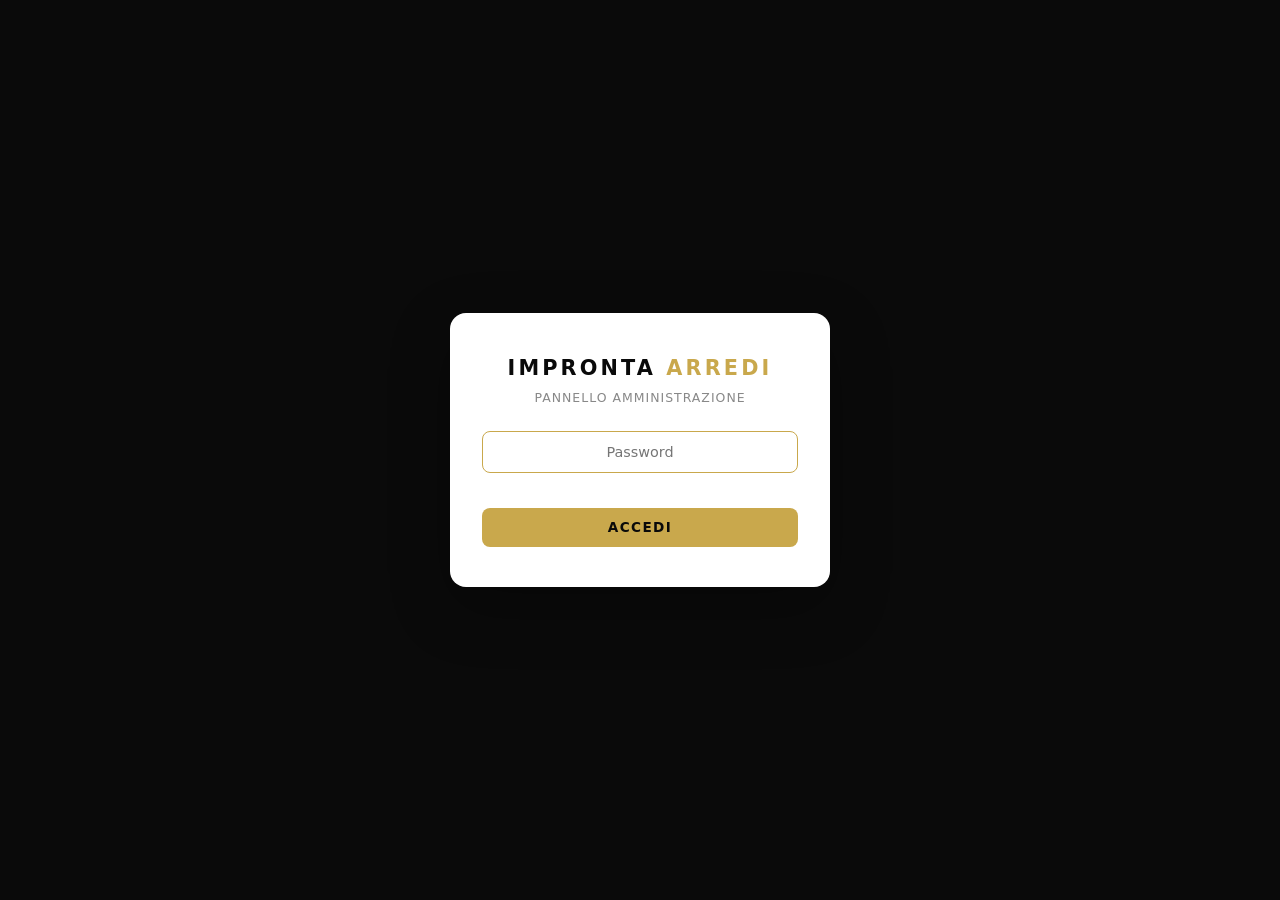
==== commit b03788ca: "Aggiunto pannello admin con login protetto e asterisco nascosto nella navbar - Login overlay su admi" ====
--- a/admin.html
+++ b/admin.html
@@ -378,6 +378,79 @@
       transition: all 0.3s;
     }
 
+    /* ── Login overlay ── */
+    .admin-login-overlay {
+      position: fixed;
+      inset: 0;
+      background: var(--nero);
+      z-index: 9999;
+      display: flex;
+      align-items: center;
+      justify-content: center;
+    }
+    .admin-login-overlay.hidden { display: none; }
+    .admin-login-box {
+      background: #fff;
+      border-radius: 16px;
+      padding: 2.5rem 2rem;
+      max-width: 380px;
+      width: 90%;
+      text-align: center;
+      box-shadow: 0 20px 60px rgba(0,0,0,0.3);
+    }
+    .admin-login-box__logo {
+      font-size: 1.3rem;
+      font-weight: 800;
+      letter-spacing: 0.15em;
+      text-transform: uppercase;
+      margin-bottom: 0.25rem;
+    }
+    .admin-login-box__logo span { color: var(--oro); }
+    .admin-login-box__sub {
+      font-size: 0.78rem;
+      color: var(--grigio);
+      margin-bottom: 1.5rem;
+      text-transform: uppercase;
+      letter-spacing: 0.08em;
+    }
+    .admin-login-box input[type="password"] {
+      width: 100%;
+      padding: 0.75rem 1rem;
+      border: 1px solid var(--grigio-chiaro);
+      border-radius: 8px;
+      font-family: inherit;
+      font-size: 0.9rem;
+      text-align: center;
+      margin-bottom: 0.5rem;
+      transition: border-color 0.2s;
+    }
+    .admin-login-box input[type="password"]:focus {
+      outline: none;
+      border-color: var(--oro);
+    }
+    .admin-login-box .admin-login-error {
+      color: #e74c3c;
+      font-size: 0.78rem;
+      margin-bottom: 0.75rem;
+      min-height: 1.2em;
+    }
+    .admin-login-box button {
+      width: 100%;
+      padding: 0.7rem;
+      background: var(--oro);
+      border: none;
+      border-radius: 8px;
+      color: var(--nero);
+      font-family: inherit;
+      font-size: 0.85rem;
+      font-weight: 700;
+      text-transform: uppercase;
+      letter-spacing: 0.1em;
+      cursor: pointer;
+      transition: background 0.2s;
+    }
+    .admin-login-box button:hover { background: var(--oro-scuro); }
+
     /* ── Panel visibility ── */
     .admin-panel-view { display: none; }
     .admin-panel-view.active { display: block; }
@@ -403,6 +476,21 @@
   </style>
 </head>
 <body>
+
+  <!-- ══════════════════════════════════════════
+       LOGIN OVERLAY
+       ══════════════════════════════════════════ -->
+  <div class="admin-login-overlay" id="loginOverlay">
+    <div class="admin-login-box">
+      <div class="admin-login-box__logo">IMPRONTA <span>ARREDI</span></div>
+      <p class="admin-login-box__sub">Pannello Amministrazione</p>
+      <form id="loginForm" onsubmit="return handleLogin(event)">
+        <input type="password" id="loginPassword" placeholder="Password" autocomplete="current-password" autofocus>
+        <p class="admin-login-error" id="loginError"></p>
+        <button type="submit">Accedi</button>
+      </form>
+    </div>
+  </div>
 
   <!-- Mobile overlay -->
   <div class="admin-sidebar-overlay" id="sidebarOverlay" style="position:fixed;inset:0;background:rgba(0,0,0,0.4);z-index:99;display:none;" onclick="toggleSidebar()"></div>
@@ -964,6 +1052,34 @@
        JAVASCRIPT
        ══════════════════════════════════════════ -->
   <script>
+  /* ── Login ── */
+  window.handleLogin = function(e) {
+    e.preventDefault();
+    var pw = document.getElementById('loginPassword').value;
+    // Hash semplice per non esporre la password in chiaro nel sorgente
+    var hash = 0;
+    for (var i = 0; i < pw.length; i++) {
+      hash = ((hash << 5) - hash) + pw.charCodeAt(i);
+      hash |= 0;
+    }
+    if (hash === -1008706898) {
+      document.getElementById('loginOverlay').classList.add('hidden');
+      sessionStorage.setItem('impronta_admin_auth', '1');
+      return false;
+    }
+    document.getElementById('loginError').textContent = 'Password errata. Riprova.';
+    document.getElementById('loginPassword').value = '';
+    document.getElementById('loginPassword').focus();
+    return false;
+  };
+
+  // Auto-login se già autenticato nella sessione
+  if (sessionStorage.getItem('impronta_admin_auth') === '1') {
+    document.getElementById('loginOverlay').classList.add('hidden');
+  }
+  </script>
+
+  <script>
   (function() {
     'use strict';
 
